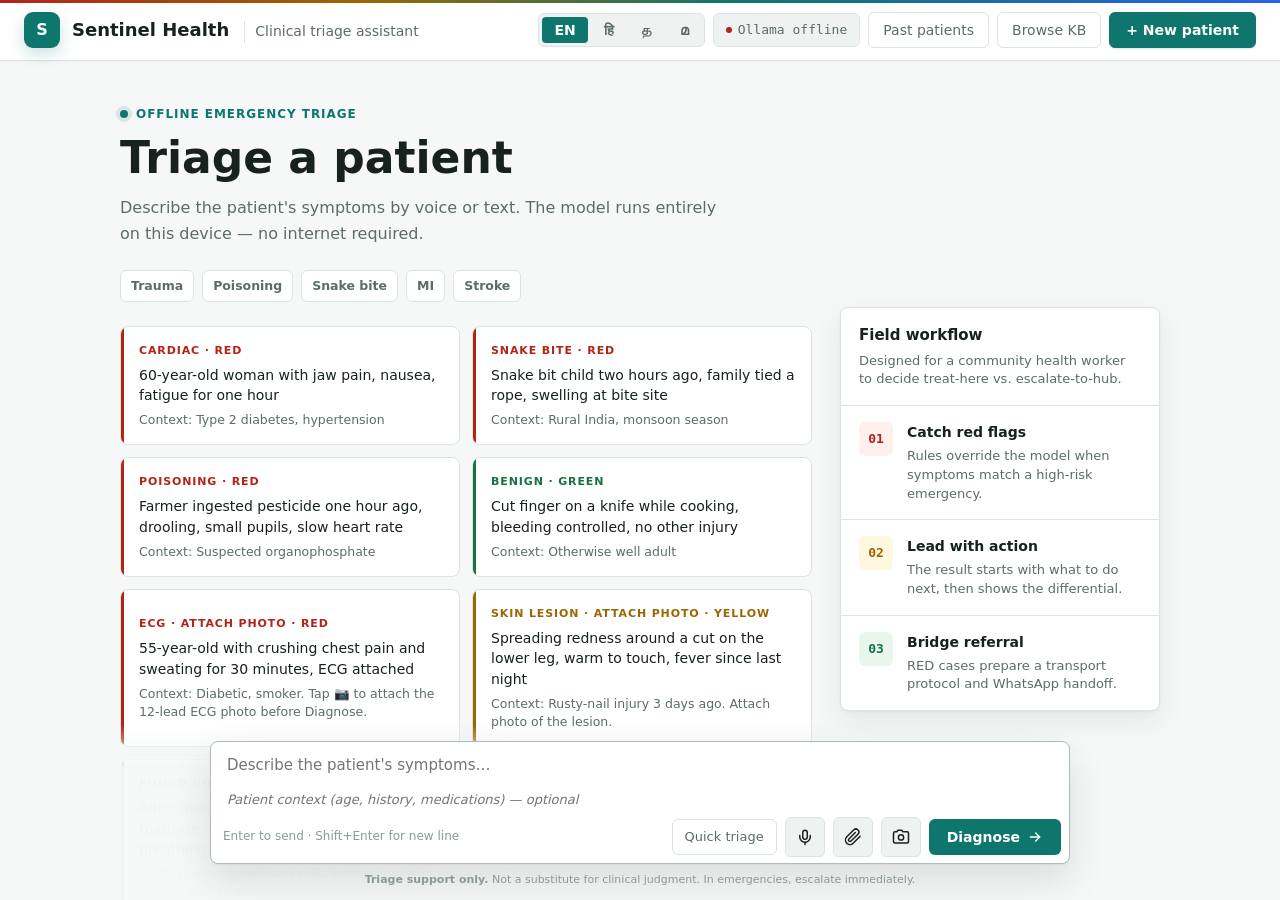
==== demo/index.html @ f4c1ac4e "harness: W3-F6 PHC group escalation — clipboard copy + clinical message format Per Hari's screenshot" ====
<!DOCTYPE html>
<html lang="en">
<head>
  <meta charset="UTF-8">
  <meta name="viewport" content="width=device-width, initial-scale=1.0">
  <title>Sentinel Health — Clinical Triage Assistant</title>
  <style>
    :root {
      --bg: #f6f8f7;
      --surface: #ffffff;
      --surface-2: #eef3f1;
      --surface-3: #e5ece9;
      --border: #dce4e1;
      --border-strong: #aebdb8;
      --text: #17211e;
      --text-muted: #5d6c67;
      --text-faint: #8c9a95;
      --accent: #0f766e;
      --accent-hover: #0b5f59;
      --blue: #2563eb;
      --blue-bg: #eaf1ff;
      --red: #b42318;
      --red-bg: #fff0ed;
      --yellow: #9a6700;
      --yellow-bg: #fff7df;
      --green: #167144;
      --green-bg: #e8f6ee;
      --shadow: 0 1px 2px rgba(21, 32, 29, 0.05), 0 10px 28px rgba(21, 32, 29, 0.08);
      --radius: 8px;
      --radius-sm: 6px;
      --font: system-ui, -apple-system, BlinkMacSystemFont, "Segoe UI", Roboto, "Helvetica Neue", Arial, sans-serif;
      --font-mono: ui-monospace, SFMono-Regular, "SF Mono", Menlo, Consolas, monospace;
    }

    * { margin: 0; padding: 0; box-sizing: border-box; }

    html, body {
      height: 100%;
      background: var(--bg);
      color: var(--text);
      font-family: var(--font);
      font-size: 16px;
      line-height: 1.55;
      -webkit-font-smoothing: antialiased;
    }

    body { display: flex; flex-direction: column; }

    /* === Header === */
    .header {
      flex: 0 0 auto;
      background: var(--surface);
      border-bottom: 1px solid var(--border);
      padding: 12px 24px;
      display: flex;
      align-items: center;
      justify-content: space-between;
      gap: 18px;
      position: sticky;
      top: 0;
      z-index: 10;
      box-shadow: 0 1px 0 rgba(0,0,0,0.02);
    }
    .header::before {
      content: '';
      position: absolute;
      top: 0; left: 0; right: 0;
      height: 3px;
      background: linear-gradient(90deg, var(--red) 0%, var(--yellow) 28%, var(--accent) 58%, var(--blue) 100%);
    }
    .header-left { display: flex; align-items: center; gap: 12px; }
    .logo {
      width: 36px; height: 36px;
      background: var(--accent);
      border-radius: 9px;
      display: flex; align-items: center; justify-content: center;
      color: white; font-weight: 700; font-size: 16px;
      box-shadow: 0 6px 16px rgba(15, 118, 110, 0.22);
      letter-spacing: 0;
    }
    .brand { font-weight: 700; font-size: 18px; letter-spacing: 0; }
    .brand-sub { color: var(--text-muted); font-size: 14px; margin-left: 10px; display: inline-block; padding-left: 10px; border-left: 1px solid var(--border); }

    .header-right { display: flex; gap: 8px; align-items: center; flex-wrap: wrap; justify-content: flex-end; }

    .lang-switch {
      display: inline-flex;
      gap: 4px;
      padding: 3px;
      background: var(--surface-2);
      border: 1px solid var(--border);
      border-radius: var(--radius-sm);
    }
    .lang-switch button {
      appearance: none;
      border: 0;
      background: transparent;
      color: var(--text-muted);
      font: inherit;
      font-size: 14px;
      font-weight: 600;
      padding: 6px 12px;
      border-radius: 4px;
      cursor: pointer;
      line-height: 1;
    }
    .lang-switch button.active {
      background: var(--accent);
      color: #fff;
    }
    .lang-switch button:not(.active):hover { color: var(--text); }
    .ollama-pill {
      font-family: var(--font-mono);
      font-size: 13px;
      color: var(--text-muted);
      background: var(--surface-2);
      padding: 6px 12px;
      border-radius: var(--radius-sm);
      border: 1px solid var(--border);
    }
    .ollama-pill .dot {
      display: inline-block;
      width: 6px; height: 6px;
      border-radius: 50%;
      background: var(--green);
      margin-right: 6px;
      vertical-align: middle;
    }
    .ollama-pill.offline .dot { background: var(--red); }

    .new-btn {
      background: var(--accent);
      color: white;
      border: 1px solid var(--accent);
      padding: 9px 16px;
      border-radius: var(--radius-sm);
      font-size: 14px;
      font-weight: 600;
      cursor: pointer;
      font-family: inherit;
      transition: background 0.15s, transform 0.1s;
      box-shadow: 0 1px 2px rgba(15, 118, 110, 0.16);
    }
    .new-btn:hover { background: var(--accent-hover); transform: translateY(-1px); }
    .new-btn:active { transform: translateY(0); }

    /* === Main conversation === */
    main {
      flex: 1 1 auto;
      overflow-y: auto;
      padding: 22px 24px 188px;
    }
    .container {
      max-width: 1040px;
      margin: 0 auto;
    }

    /* === Empty state === */
    .empty-state {
      text-align: left;
      padding: 18px 0 28px;
      min-height: calc(100vh - 245px);
      display: grid;
      grid-template-columns: minmax(0, 1fr) 320px;
      gap: 28px;
      align-items: center;
    }
    .empty-copy { min-width: 0; }
    .eyebrow {
      display: inline-flex;
      align-items: center;
      gap: 8px;
      color: var(--accent);
      font-size: 12px;
      font-weight: 800;
      text-transform: uppercase;
      letter-spacing: 0.08em;
      margin-bottom: 12px;
    }
    .eyebrow::before {
      content: '';
      width: 8px;
      height: 8px;
      border-radius: 50%;
      background: var(--accent);
      box-shadow: 0 0 0 4px rgba(15, 118, 110, 0.12);
    }
    .empty-state h1 {
      max-width: 680px;
      font-size: 44px;
      line-height: 1.04;
      font-weight: 750;
      letter-spacing: 0;
      margin-bottom: 14px;
      color: var(--text);
    }
    .empty-state p {
      color: var(--text-muted);
      max-width: 620px;
      margin: 0 0 24px;
      font-size: 16px;
      line-height: 1.6;
    }
    .scope-strip {
      display: flex;
      flex-wrap: wrap;
      gap: 8px;
      margin-bottom: 24px;
    }
    .scope-chip {
      display: inline-flex;
      align-items: center;
      min-height: 30px;
      padding: 5px 10px;
      background: var(--surface);
      border: 1px solid var(--border);
      border-radius: var(--radius-sm);
      color: var(--text-muted);
      font-size: 12.5px;
      font-weight: 650;
    }
    .examples {
      display: grid;
      grid-template-columns: repeat(2, 1fr);
      gap: 12px;
      margin-top: 0;
    }
    @media (max-width: 560px) {
      .examples { grid-template-columns: 1fr; }
    }
    .example {
      background: var(--surface);
      border: 1px solid var(--border);
      border-radius: var(--radius);
      padding: 15px 16px 15px 18px;
      text-align: left;
      cursor: pointer;
      font: inherit;
      color: var(--text);
      transition: transform 0.12s, border-color 0.15s, box-shadow 0.15s;
      position: relative;
      overflow: hidden;
    }
    .example::before {
      content: '';
      position: absolute;
      left: 0; top: 0; bottom: 0;
      width: 3px;
      background: var(--border-strong);
      transition: background 0.15s;
    }
    .example.ex-red::before { background: var(--red); }
    .example.ex-yellow::before { background: var(--yellow); }
    .example.ex-green::before { background: var(--green); }
    .example:hover {
      border-color: var(--border-strong);
      transform: translateY(-2px);
      box-shadow: 0 4px 14px rgba(0,0,0,0.05);
    }
    .example .label {
      font-size: 11px;
      font-weight: 700;
      text-transform: uppercase;
      letter-spacing: 0.08em;
      margin-bottom: 6px;
      color: var(--text-muted);
    }
    .example.ex-red .label { color: var(--red); }
    .example.ex-yellow .label { color: var(--yellow); }
    .example.ex-green .label { color: var(--green); }
    .example .text { font-size: 14px; line-height: 1.45; color: var(--text); }
    .example .text + .text { color: var(--text-muted); margin-top: 6px; font-size: 12.5px; }

    .field-panel {
      background: var(--surface);
      border: 1px solid var(--border);
      border-radius: var(--radius);
      box-shadow: var(--shadow);
      overflow: hidden;
    }
    .field-panel-head {
      padding: 16px 18px;
      border-bottom: 1px solid var(--border);
    }
    .field-panel-title {
      font-size: 15px;
      font-weight: 750;
      margin-bottom: 4px;
    }
    .field-panel-sub {
      font-size: 13px;
      color: var(--text-muted);
      line-height: 1.45;
    }
    .workflow {
      display: grid;
      grid-template-columns: 1fr;
    }
    .workflow-step {
      display: grid;
      grid-template-columns: 36px 1fr;
      gap: 12px;
      padding: 16px 18px;
      border-bottom: 1px solid var(--border);
      align-items: start;
    }
    .workflow-step:last-child { border-bottom: none; }
    .workflow-mark {
      width: 34px;
      height: 34px;
      border-radius: var(--radius-sm);
      display: flex;
      align-items: center;
      justify-content: center;
      background: var(--surface-2);
      color: var(--accent);
      font-weight: 800;
      font-size: 13px;
      font-family: var(--font-mono);
    }
    .workflow-step.red .workflow-mark { background: var(--red-bg); color: var(--red); }
    .workflow-step.yellow .workflow-mark { background: var(--yellow-bg); color: var(--yellow); }
    .workflow-step.green .workflow-mark { background: var(--green-bg); color: var(--green); }
    .workflow-title {
      font-weight: 700;
      font-size: 14px;
      margin-bottom: 3px;
    }
    .workflow-body {
      color: var(--text-muted);
      font-size: 13px;
      line-height: 1.45;
    }

    /* === Messages === */
    .msg {
      margin-bottom: 28px;
      animation: fadeIn 0.25s ease-out;
      max-width: 820px;
      margin-left: auto;
      margin-right: auto;
    }
    @keyframes fadeIn {
      from { opacity: 0; transform: translateY(6px); }
      to { opacity: 1; transform: translateY(0); }
    }

    .msg-user {
      display: flex;
      justify-content: flex-end;
    }
    .msg-user .bubble {
      background: #dfece8;
      border: 1px solid #c7dbd4;
      padding: 12px 15px;
      border-radius: var(--radius);
      max-width: 80%;
      white-space: pre-wrap;
      word-wrap: break-word;
    }
    .msg-user .context {
      display: block;
      margin-top: 6px;
      color: var(--text-muted);
      font-size: 13px;
      font-style: italic;
    }

    .msg-bot { width: 100%; }

    /* === Triage card === */
    .triage-card {
      background: var(--surface);
      border-radius: var(--radius);
      border: 1px solid var(--border);
      box-shadow: var(--shadow);
      overflow: hidden;
    }
    .triage-banner {
      padding: 16px 20px;
      font-weight: 750;
      font-size: 15px;
      display: flex;
      align-items: center;
      gap: 10px;
      letter-spacing: 0;
      border-bottom: 1px solid rgba(0,0,0,0.04);
    }
    .triage-banner.red    { background: var(--red-bg);    color: var(--red); }
    .triage-banner.yellow { background: var(--yellow-bg); color: var(--yellow); }
    .triage-banner.green  { background: var(--green-bg);  color: var(--green); }
    .triage-banner .icon {
      width: 28px;
      height: 28px;
      border-radius: var(--radius-sm);
      display: inline-flex;
      align-items: center;
      justify-content: center;
      background: rgba(255,255,255,0.72);
      font-size: 15px;
      flex: 0 0 auto;
    }

    .action-section {
      padding: 18px 20px;
      border-bottom: 1px solid var(--border);
    }
    .action-section .label {
      font-size: 11px;
      text-transform: uppercase;
      letter-spacing: 0.06em;
      color: var(--text-muted);
      margin-bottom: 6px;
      font-weight: 600;
    }
    .action-section .body {
      font-size: 15.5px;
      line-height: 1.5;
      font-weight: 550;
    }
    .action-section.transport .body { color: var(--text); }
    .action-section.transport .label { color: var(--accent); }

    .folk-error-banner {
      margin: 16px 20px 0;
      padding: 14px 16px;
      background: var(--yellow-bg);
      border: 1px solid var(--yellow);
      border-left: 4px solid var(--yellow);
      border-radius: var(--radius-sm);
      color: var(--yellow);
    }
    .folk-error-banner .label {
      font-size: 11px;
      font-weight: 700;
      text-transform: uppercase;
      letter-spacing: 0.06em;
      margin-bottom: 4px;
    }
    .folk-error-banner .body {
      font-size: 14px;
      line-height: 1.5;
      color: var(--text);
      font-weight: 600;
    }

    .wa-escalate {
      margin: 16px 20px 0;
      padding: 14px 16px;
      background: #e7f7ee;
      border: 1px solid #25d366;
      border-left: 4px solid #25d366;
      border-radius: var(--radius-sm);
    }
    .wa-escalate .label {
      font-size: 11px;
      font-weight: 700;
      text-transform: uppercase;
      letter-spacing: 0.06em;
      color: #128c4a;
      margin-bottom: 8px;
    }
    .wa-escalate .recipient {
      font-size: 13px;
      color: var(--text);
      margin-bottom: 10px;
    }
    .wa-escalate details {
      margin-bottom: 10px;
      font-size: 13px;
    }
    .wa-escalate details summary {
      cursor: pointer;
      color: #128c4a;
      font-weight: 600;
    }
    .wa-escalate pre.wa-preview {
      margin: 8px 0 0;
      padding: 10px 12px;
      background: #fff;
      border: 1px solid var(--border);
      border-radius: var(--radius-sm);
      font-family: var(--font-mono);
      font-size: 12px;
      line-height: 1.5;
      white-space: pre-wrap;
      word-break: break-word;
      max-height: 280px;
      overflow-y: auto;
    }
    .wa-actions {
      display: flex;
      flex-wrap: wrap;
      gap: 8px;
      align-items: center;
    }
    a.wa-send-btn {
      display: inline-flex;
      align-items: center;
      gap: 8px;
      padding: 10px 16px;
      background: #25d366;
      color: #fff;
      font-weight: 600;
      font-size: 14px;
      text-decoration: none;
      border-radius: var(--radius-sm);
    }
    a.wa-send-btn:hover { background: #128c4a; }
    button.wa-copy-btn {
      display: inline-flex;
      align-items: center;
      gap: 8px;
      padding: 10px 16px;
      background: #fff;
      color: #128c4a;
      font-weight: 600;
      font-size: 14px;
      font-family: inherit;
      border: 1px solid #25d366;
      border-radius: var(--radius-sm);
      cursor: pointer;
      transition: background 0.15s, color 0.15s;
    }
    button.wa-copy-btn:hover { background: #e7f7ee; }
    button.wa-copy-btn.copied { background: #25d366; color: #fff; }
    .wa-copy-icon { font-size: 16px; line-height: 1; }

    .differentials {
      padding: 18px 20px 10px;
    }
    .differentials > .label {
      font-size: 11px;
      text-transform: uppercase;
      letter-spacing: 0.06em;
      color: var(--text-muted);
      margin-bottom: 12px;
      font-weight: 600;
    }
    .diff-item {
      padding: 13px 0;
      border-top: 1px solid var(--border);
    }
    .diff-item:first-of-type { border-top: none; padding-top: 0; }
    .diff-head {
      display: flex;
      justify-content: space-between;
      align-items: baseline;
      gap: 12px;
      margin-bottom: 4px;
    }
    .diff-name { font-weight: 720; font-size: 15px; }
    .diff-conf {
      font-family: var(--font-mono);
      font-size: 12px;
      color: var(--accent);
      background: rgba(15, 118, 110, 0.1);
      padding: 3px 7px;
      border-radius: var(--radius-sm);
      flex: 0 0 auto;
    }
    .diff-reason { color: var(--text-muted); font-size: 14px; margin-bottom: 6px; }
    .diff-meta { display: flex; gap: 14px; flex-wrap: wrap; font-size: 13px; color: var(--text-muted); }
    .diff-meta strong { color: var(--text); font-weight: 500; }

    .session-footer {
      padding: 12px 20px;
      background: #f8faf9;
      font-size: 12px;
      color: var(--text-muted);
      display: flex;
      justify-content: space-between;
      gap: 8px;
      flex-wrap: wrap;
    }
    .session-footer .meta-mono { font-family: var(--font-mono); }

    /* === Loading === */
    .thinking {
      display: flex;
      align-items: center;
      gap: 10px;
      color: var(--text-muted);
      font-size: 14px;
      padding: 12px 0;
    }
    .thinking-dots { display: flex; gap: 4px; }
    .thinking-dots span {
      width: 6px; height: 6px;
      border-radius: 50%;
      background: var(--text-faint);
      animation: bounce 1.4s ease-in-out infinite;
    }
    .thinking-dots span:nth-child(2) { animation-delay: 0.16s; }
    .thinking-dots span:nth-child(3) { animation-delay: 0.32s; }
    @keyframes bounce {
      0%, 80%, 100% { transform: scale(0.6); opacity: 0.4; }
      40% { transform: scale(1); opacity: 1; }
    }

    .error-msg {
      background: var(--red-bg);
      color: var(--red);
      border: 1px solid var(--red);
      padding: 12px 16px;
      border-radius: var(--radius-sm);
      font-size: 14px;
    }

    /* === Input bar === */
    .input-area {
      position: fixed;
      bottom: 0; left: 0; right: 0;
      background: linear-gradient(to top, rgba(246,248,247,0.98) 76%, rgba(246,248,247,0));
      padding: 16px 24px 12px;
      z-index: 5;
    }
    .input-wrap {
      max-width: 860px;
      margin: 0 auto;
    }
    .input-box {
      background: var(--surface);
      border: 1px solid var(--border-strong);
      border-radius: var(--radius);
      box-shadow: 0 1px 2px rgba(21, 32, 29, 0.06), 0 16px 38px rgba(21, 32, 29, 0.12);
      transition: border-color 0.15s, box-shadow 0.15s;
    }
    .input-box:focus-within {
      border-color: var(--accent);
      box-shadow: 0 1px 2px rgba(21, 32, 29, 0.06), 0 16px 38px rgba(15, 118, 110, 0.15);
    }
    .input-box textarea {
      width: 100%;
      border: none;
      outline: none;
      resize: none;
      font-family: inherit;
      font-size: 15px;
      line-height: 1.5;
      padding: 12px 16px 2px;
      background: transparent;
      color: var(--text);
      max-height: 160px;
      min-height: 24px;
    }
    .input-box .context-input {
      width: 100%;
      border: none;
      outline: none;
      font-family: inherit;
      font-size: 13px;
      padding: 0 16px 6px;
      background: transparent;
      color: var(--text-muted);
      font-style: italic;
    }
    .input-row {
      display: flex;
      align-items: center;
      gap: 8px;
      padding: 4px 8px 6px 12px;
    }
    .input-hint { flex: 1; font-size: 12px; color: var(--text-faint); }

    .image-preview {
      display: flex;
      align-items: center;
      gap: 10px;
      margin-top: 8px;
      padding: 6px 8px;
      background: var(--surface-2);
      border: 1px solid var(--border);
      border-radius: var(--radius-sm);
    }
    .image-preview img {
      width: 56px;
      height: 56px;
      object-fit: cover;
      border-radius: 4px;
      border: 1px solid var(--border);
    }
    .image-meta { font-size: 12px; color: var(--text-muted); flex: 1; }
    .image-remove {
      appearance: none;
      border: 0;
      background: transparent;
      color: var(--text-muted);
      font-size: 20px;
      line-height: 1;
      cursor: pointer;
      padding: 4px 8px;
    }
    .image-remove:hover { color: var(--text); }

    .cam-overlay {
      position: fixed;
      inset: 0;
      background: rgba(0,0,0,0.85);
      z-index: 1000;
      display: flex;
      flex-direction: column;
      align-items: center;
      justify-content: center;
      gap: 12px;
      padding: 16px;
    }
    .cam-overlay video { max-width: 90vw; max-height: 70vh; border-radius: 8px; background: #000; }
    .cam-actions { display: flex; gap: 12px; }
    .cam-btn {
      appearance: none;
      border: 0;
      padding: 10px 20px;
      border-radius: var(--radius-sm);
      font-weight: 600;
      cursor: pointer;
    }
    .cam-btn.primary { background: var(--accent); color: #fff; }
    .cam-btn.secondary { background: var(--surface-2); color: var(--text); }
    .icon-btn {
      width: 40px; height: 40px;
      background: var(--surface-2);
      border: 1px solid var(--border);
      border-radius: var(--radius-sm);
      display: flex; align-items: center; justify-content: center;
      cursor: pointer;
      color: var(--text);
      transition: all 0.15s;
      font-family: inherit;
      font-size: 15px;
      font-weight: 700;
      line-height: 1;
      box-shadow: 0 1px 0 rgba(0,0,0,0.02);
    }
    .icon-btn svg {
      width: 18px;
      height: 18px;
      stroke: currentColor;
      stroke-width: 2;
      fill: none;
      stroke-linecap: round;
      stroke-linejoin: round;
    }
    .icon-btn:hover {
      background: #fff;
      border-color: var(--border-strong, #aaa);
      transform: translateY(-1px);
      box-shadow: 0 2px 6px rgba(0,0,0,0.06);
    }
    .icon-btn:active { transform: translateY(0); }
    .icon-btn.recording { background: var(--red); color: white; border-color: var(--red); animation: pulse 1.2s infinite; }
    .icon-btn.armed {
      background: #e7f7ee;
      border-color: #25d366;
      color: #128c4a;
    }
    @keyframes pulse {
      0%, 100% { box-shadow: 0 0 0 0 rgba(192,57,43,0.4); }
      50% { box-shadow: 0 0 0 6px rgba(192,57,43,0); }
    }
    .send-btn {
      background: var(--accent);
      color: white;
      border: none;
      padding: 8px 18px;
      border-radius: var(--radius-sm);
      font-size: 14px;
      font-weight: 700;
      cursor: pointer;
      font-family: inherit;
      height: 36px;
      transition: background 0.15s;
      display: inline-flex;
      align-items: center;
      justify-content: center;
      gap: 7px;
    }
    .send-btn svg {
      width: 16px;
      height: 16px;
      stroke: currentColor;
      stroke-width: 2;
      fill: none;
      stroke-linecap: round;
      stroke-linejoin: round;
    }
    .send-btn:hover:not(:disabled) { background: var(--accent-hover); }
    .send-btn:disabled { background: var(--border-strong); cursor: not-allowed; }

    .triage-quick-btn {
      background: transparent;
      color: var(--text-muted);
      border: 1px solid var(--border);
      padding: 8px 12px;
      border-radius: var(--radius-sm);
      font-size: 13px;
      cursor: pointer;
      font-family: inherit;
      height: 36px;
      transition: all 0.15s;
    }
    .triage-quick-btn:hover { background: var(--surface-2); color: var(--text); }

    /* === Clarifying questions === */
    .clarify-card {
      background: var(--surface);
      border: 1px solid var(--border);
      border-radius: var(--radius);
      box-shadow: var(--shadow);
      padding: 16px 20px;
    }
    .clarify-card .label {
      font-size: 11px;
      text-transform: uppercase;
      letter-spacing: 0.06em;
      color: var(--text-muted);
      margin-bottom: 12px;
      font-weight: 600;
    }
    .clarify-q { padding: 10px 0; border-top: 1px solid var(--border); }
    .clarify-q:first-of-type { border-top: none; padding-top: 0; }
    .clarify-q-text { font-size: 14px; font-weight: 500; margin-bottom: 4px; }
    .clarify-q-rationale { font-size: 13px; color: var(--text-muted); margin-bottom: 8px; }
    .clarify-btns { display: flex; gap: 6px; flex-wrap: wrap; }
    .clarify-btn {
      background: var(--surface);
      color: var(--text);
      border: 1px solid var(--border-strong);
      padding: 6px 14px;
      border-radius: var(--radius-sm);
      font-size: 13px;
      cursor: pointer;
      font-family: inherit;
      transition: all 0.15s;
    }
    .clarify-btn:hover:not(:disabled) { background: var(--surface-2); border-color: var(--accent); }
    .clarify-btn:disabled { opacity: 0.5; cursor: not-allowed; }

    .disclaimer {
      max-width: 760px;
      margin: 8px auto 0;
      text-align: center;
      font-size: 11px;
      color: var(--text-faint);
      padding: 0 12px;
      line-height: 1.5;
    }

    /* === KB browser modal === */
    .kb-link {
      background: transparent;
      color: var(--text-muted);
      border: 1px solid var(--border);
      padding: 9px 14px;
      border-radius: var(--radius-sm);
      font-size: 14px;
      cursor: pointer;
      font-family: inherit;
      transition: all 0.15s;
    }
    .kb-link:hover { background: var(--surface-2); color: var(--text); border-color: var(--border-strong); }

    .kb-modal {
      position: fixed;
      inset: 0;
      background: rgba(26, 24, 21, 0.45);
      display: none;
      align-items: center;
      justify-content: center;
      z-index: 100;
      padding: 24px;
    }
    .kb-modal.open { display: flex; }
    .kb-dialog {
      background: var(--surface);
      border: 1px solid var(--border);
      border-radius: var(--radius);
      box-shadow: 0 12px 48px rgba(0,0,0,0.18);
      width: 100%;
      max-width: 720px;
      max-height: 84vh;
      display: flex;
      flex-direction: column;
      overflow: hidden;
    }
    .kb-head {
      display: flex;
      align-items: center;
      justify-content: space-between;
      gap: 12px;
      padding: 16px 20px;
      border-bottom: 1px solid var(--border);
    }
    .kb-head h2 { font-size: 16px; font-weight: 600; letter-spacing: 0; }
    .kb-head .kb-back {
      background: transparent;
      border: 1px solid var(--border);
      color: var(--text-muted);
      padding: 4px 10px;
      border-radius: var(--radius-sm);
      font: inherit;
      font-size: 12px;
      cursor: pointer;
    }
    .kb-head .kb-back:hover { background: var(--surface-2); color: var(--text); }
    .kb-close {
      background: transparent;
      border: none;
      color: var(--text-muted);
      font-size: 22px;
      line-height: 1;
      cursor: pointer;
      padding: 4px 8px;
    }
    .kb-close:hover { color: var(--text); }
    .kb-body {
      flex: 1 1 auto;
      overflow-y: auto;
      padding: 16px 20px 20px;
    }
    .kb-cat {
      font-size: 11px;
      text-transform: uppercase;
      letter-spacing: 0.06em;
      color: var(--text-muted);
      font-weight: 600;
      margin: 18px 0 8px;
    }
    .kb-cat:first-child { margin-top: 0; }
    .kb-item {
      display: flex;
      justify-content: space-between;
      align-items: center;
      gap: 12px;
      width: 100%;
      text-align: left;
      background: var(--surface);
      border: 1px solid var(--border);
      border-radius: var(--radius-sm);
      padding: 10px 14px;
      margin-bottom: 6px;
      cursor: pointer;
      font: inherit;
      color: var(--text);
      transition: border-color 0.15s, background 0.15s;
    }
    .kb-item:hover { border-color: var(--border-strong); background: var(--surface-2); }
    .kb-item .kb-name { font-weight: 500; font-size: 14px; }
    .kb-item .kb-urgency {
      font-family: var(--font-mono);
      font-size: 11px;
      padding: 2px 8px;
      border-radius: 999px;
      background: var(--surface-2);
      color: var(--text-muted);
      flex: 0 0 auto;
    }
    .kb-item .kb-urgency.immediate { background: var(--red-bg); color: var(--red); }
    .kb-item .kb-urgency.urgent { background: var(--yellow-bg); color: var(--yellow); }
    .kb-item .kb-urgency.routine { background: var(--green-bg); color: var(--green); }

    .kb-detail h3 {
      font-size: 18px;
      font-weight: 600;
      letter-spacing: 0;
      margin-bottom: 4px;
    }
    .kb-detail .kb-detail-sub {
      color: var(--text-muted);
      font-size: 13px;
      margin-bottom: 16px;
    }
    .kb-detail .kb-section {
      margin-bottom: 14px;
    }
    .kb-detail .kb-section .label {
      font-size: 11px;
      text-transform: uppercase;
      letter-spacing: 0.06em;
      color: var(--text-muted);
      font-weight: 600;
      margin-bottom: 4px;
    }
    .kb-detail .kb-section .body { font-size: 14px; line-height: 1.55; }
    .kb-detail .kb-section.transport .label { color: var(--accent); }
    .kb-detail .kb-folk {
      background: var(--yellow-bg);
      border: 1px solid var(--yellow);
      border-left: 4px solid var(--yellow);
      border-radius: var(--radius-sm);
      padding: 12px 14px;
      margin-bottom: 14px;
    }
    .kb-detail .kb-folk .label { color: var(--yellow); font-weight: 700; }
    .kb-detail .kb-folk .body { color: var(--text); font-weight: 600; }
    .kb-detail .kb-chips {
      display: flex;
      flex-wrap: wrap;
      gap: 6px;
    }
    .kb-detail .kb-chip {
      background: var(--surface-2);
      border: 1px solid var(--border);
      color: var(--text-muted);
      font-size: 12px;
      padding: 3px 9px;
      border-radius: 999px;
    }
    .kb-empty {
      color: var(--text-muted);
      font-size: 14px;
      text-align: center;
      padding: 32px 0;
    }

    @media (max-width: 600px) {
      .header { padding: 12px 16px; align-items: flex-start; }
      .header-left { min-width: 0; }
      .brand-sub { display: none; }
      .header-right { gap: 6px; }
      .kb-link { display: none; }
      .ollama-pill { display: none; }
      main { padding: 18px 16px 230px; }
      .input-area { padding: 16px; }
      .empty-state {
        grid-template-columns: 1fr;
        align-items: start;
        min-height: auto;
      }
      .field-panel { display: none; }
      .empty-state h1 { font-size: 34px; }
      .msg-user .bubble { max-width: 92%; }
      .input-row { flex-wrap: wrap; }
      .input-hint { flex-basis: 100%; order: 2; }
      .send-btn, .triage-quick-btn { flex: 1 1 auto; }
    }
  </style>
</head>
<body>

<header class="header">
  <div class="header-left">
    <div class="logo">S</div>
    <div>
      <span class="brand">Sentinel Health</span>
      <span class="brand-sub">Clinical triage assistant</span>
    </div>
  </div>
  <div class="header-right">
    <div id="langSwitch" class="lang-switch" role="tablist" aria-label="Interface language">
      <button type="button" data-lang="en" class="active" title="English">EN</button>
      <button type="button" data-lang="hi" title="हिंदी">हि</button>
      <button type="button" data-lang="ta" title="தமிழ்">த</button>
      <button type="button" data-lang="ml" title="മലയാളം">മ</button>
    </div>
    <span id="ollamaPill" class="ollama-pill"><span class="dot"></span><span id="ollamaText">checking…</span></span>
    <button class="kb-link" onclick="openPastPatients()" data-i18n="past_patients">Past patients</button>
    <button class="kb-link" onclick="openKb()" data-i18n="browse_kb">Browse KB</button>
    <button class="new-btn" onclick="newPatient()" data-i18n="new_patient">+ New patient</button>
  </div>
</header>

<div id="pastModal" class="kb-modal" onclick="if(event.target===this)closePastPatients()">
  <div class="kb-dialog" role="dialog" aria-modal="true" aria-labelledby="pastTitle">
    <div class="kb-head">
      <h2 id="pastTitle">Past patients</h2>
      <button class="kb-close" onclick="closePastPatients()" aria-label="Close">×</button>
    </div>
    <div id="pastBody" class="kb-body"></div>
  </div>
</div>

<div id="kbModal" class="kb-modal" onclick="if(event.target===this)closeKb()">
  <div class="kb-dialog" role="dialog" aria-modal="true" aria-labelledby="kbTitle">
    <div class="kb-head">
      <div style="display:flex; align-items:center; gap:10px;">
        <button id="kbBack" class="kb-back" style="display:none" onclick="renderKbList()">← All conditions</button>
        <h2 id="kbTitle">Knowledge base</h2>
      </div>
      <button class="kb-close" onclick="closeKb()" aria-label="Close">×</button>
    </div>
    <div id="kbBody" class="kb-body"></div>
  </div>
</div>

<main id="main">
  <div class="container" id="conversation">
    <div class="empty-state" id="emptyState">
      <section class="empty-copy" aria-labelledby="emptyTitle">
        <div class="eyebrow">Offline emergency triage</div>
        <h1 id="emptyTitle" data-i18n="empty_title">Triage a patient</h1>
        <p data-i18n="empty_subtitle">Describe the patient's symptoms by voice or text. The model runs entirely on this device — no internet required.</p>
        <div class="scope-strip" aria-label="Supported emergency scope">
          <span class="scope-chip">Trauma</span>
          <span class="scope-chip">Poisoning</span>
          <span class="scope-chip">Snake bite</span>
          <span class="scope-chip">MI</span>
          <span class="scope-chip">Stroke</span>
        </div>
        <div class="examples">
          <button class="example ex-red" onclick="useExample(this)">
            <div class="label">Cardiac · RED</div>
            <div class="text">60-year-old woman with jaw pain, nausea, fatigue for one hour</div>
            <div class="text">Context: Type 2 diabetes, hypertension</div>
          </button>
          <button class="example ex-red" onclick="useExample(this)">
            <div class="label">Snake bite · RED</div>
            <div class="text">Snake bit child two hours ago, family tied a rope, swelling at bite site</div>
            <div class="text">Context: Rural India, monsoon season</div>
          </button>
          <button class="example ex-red" onclick="useExample(this)">
            <div class="label">Poisoning · RED</div>
            <div class="text">Farmer ingested pesticide one hour ago, drooling, small pupils, slow heart rate</div>
            <div class="text">Context: Suspected organophosphate</div>
          </button>
          <button class="example ex-green" onclick="useExample(this)">
            <div class="label">Benign · GREEN</div>
            <div class="text">Cut finger on a knife while cooking, bleeding controlled, no other injury</div>
            <div class="text">Context: Otherwise well adult</div>
          </button>
          <button class="example ex-red" onclick="useExample(this)">
            <div class="label">ECG · attach photo · RED</div>
            <div class="text">55-year-old with crushing chest pain and sweating for 30 minutes, ECG attached</div>
            <div class="text">Context: Diabetic, smoker. Tap 📷 to attach the 12-lead ECG photo before Diagnose.</div>
          </button>
          <button class="example ex-yellow" onclick="useExample(this)">
            <div class="label">Skin lesion · attach photo · YELLOW</div>
            <div class="text">Spreading redness around a cut on the lower leg, warm to touch, fever since last night</div>
            <div class="text">Context: Rusty-nail injury 3 days ago. Attach photo of the lesion.</div>
          </button>
          <button class="example ex-red" onclick="useExample(this)">
            <div class="label">Found unconscious · no history · RED</div>
            <div class="text">Adult man found unconscious by the roadside, no witness, no history available, breathing</div>
            <div class="text">Context: Photograph any pills, bottles, or visible injuries and attach.</div>
          </button>
        </div>
      </section>
      <aside class="field-panel" aria-label="Triage workflow">
        <div class="field-panel-head">
          <div class="field-panel-title">Field workflow</div>
          <div class="field-panel-sub">Designed for a community health worker to decide treat-here vs. escalate-to-hub.</div>
        </div>
        <div class="workflow">
          <div class="workflow-step red">
            <div class="workflow-mark">01</div>
            <div>
              <div class="workflow-title">Catch red flags</div>
              <div class="workflow-body">Rules override the model when symptoms match a high-risk emergency.</div>
            </div>
          </div>
          <div class="workflow-step yellow">
            <div class="workflow-mark">02</div>
            <div>
              <div class="workflow-title">Lead with action</div>
              <div class="workflow-body">The result starts with what to do next, then shows the differential.</div>
            </div>
          </div>
          <div class="workflow-step green">
            <div class="workflow-mark">03</div>
            <div>
              <div class="workflow-title">Bridge referral</div>
              <div class="workflow-body">RED cases prepare a transport protocol and WhatsApp handoff.</div>
            </div>
          </div>
        </div>
      </aside>
    </div>
  </div>
</main>

<div class="input-area">
  <div class="input-wrap">
    <div class="input-box">
      <textarea id="symptoms" data-i18n-attr="placeholder:symptoms_placeholder" placeholder="Describe the patient's symptoms…" rows="1"></textarea>
      <input id="context" type="text" class="context-input" data-i18n-attr="placeholder:context_placeholder" placeholder="Patient context (age, history, medications) — optional" />
      <div class="input-row">
        <span class="input-hint" id="inputHint" data-i18n="input_hint">Enter to send · Shift+Enter for new line</span>
        <button id="quickBtn" class="triage-quick-btn" onclick="quickTriage()" title="Rules-only triage (no LLM)" data-i18n="quick_triage">Quick triage</button>
        <button id="micBtn" class="icon-btn" onclick="toggleMic()" title="Voice input" aria-label="Voice input">
          <svg viewBox="0 0 24 24" aria-hidden="true"><path d="M12 3a3 3 0 0 0-3 3v6a3 3 0 0 0 6 0V6a3 3 0 0 0-3-3Z"></path><path d="M19 10v2a7 7 0 0 1-14 0v-2"></path><path d="M12 19v3"></path></svg>
        </button>
        <button id="attachBtn" class="icon-btn" onclick="fileInput?.click()" title="Attach photo from gallery or files" aria-label="Attach photo from gallery or files">
          <svg viewBox="0 0 24 24" aria-hidden="true"><path d="m21.44 11.05-9.19 9.19a6 6 0 0 1-8.49-8.49l9.19-9.19a4 4 0 0 1 5.66 5.66l-9.2 9.19a2 2 0 0 1-2.83-2.83l8.49-8.48"></path></svg>
        </button>
        <button id="camBtn" class="icon-btn" onclick="openCameraOverlay()" title="Take photo with camera" aria-label="Take photo with camera">
          <svg viewBox="0 0 24 24" aria-hidden="true"><path d="M14.5 5 13 3H8L6.5 5H4a2 2 0 0 0-2 2v11a2 2 0 0 0 2 2h16a2 2 0 0 0 2-2V7a2 2 0 0 0-2-2h-5.5Z"></path><circle cx="12" cy="12.5" r="3.5"></circle></svg>
        </button>
        <input id="fileInput" type="file" accept="image/*" style="display:none" />
        <button id="sendBtn" class="send-btn" onclick="sendDiagnose()">
          <span data-i18n="diagnose">Diagnose</span>
          <svg viewBox="0 0 24 24" aria-hidden="true"><path d="M5 12h14"></path><path d="m13 6 6 6-6 6"></path></svg>
        </button>
      </div>
      <div id="imagePreview" class="image-preview" style="display:none">
        <img id="imageThumb" alt="attached" />
        <span id="imageMeta" class="image-meta"></span>
        <button type="button" class="image-remove" onclick="clearImage()" aria-label="Remove image">×</button>
      </div>
    </div>
    <p class="disclaimer">
      <strong>Triage support only.</strong> Not a substitute for clinical judgment.
      In emergencies, escalate immediately.
    </p>
  </div>
</div>

<script>
  // ─── i18n ─────────────────────────────────────────────────────────────
  const SPEECH_LANG = { en: 'en-IN', hi: 'hi-IN', ta: 'ta-IN', ml: 'ml-IN' };
  const I18N = {
    en: {
      past_patients: 'Past patients', browse_kb: 'Browse KB', new_patient: '+ New patient',
      empty_title: 'Triage a patient',
      empty_subtitle: "Describe the patient's symptoms by voice or text. The model runs entirely on this device — no internet required.",
      symptoms_placeholder: "Describe the patient's symptoms…",
      context_placeholder: 'Patient context (age, history, medications) — optional',
      input_hint: 'Enter to send · Shift+Enter for new line',
      quick_triage: 'Quick triage', diagnose: 'Diagnose',
    },
    hi: {
      past_patients: 'पुराने मरीज़', browse_kb: 'KB देखें', new_patient: '+ नया मरीज़',
      empty_title: 'मरीज़ की जाँच करें',
      empty_subtitle: 'मरीज़ के लक्षण आवाज़ या लिखकर बताएं। मॉडल इसी डिवाइस पर चलता है — इंटरनेट की ज़रूरत नहीं।',
      symptoms_placeholder: 'मरीज़ के लक्षण लिखें…',
      context_placeholder: 'मरीज़ की जानकारी (उम्र, इतिहास, दवाइयाँ) — वैकल्पिक',
      input_hint: 'Enter दबाएं · नई लाइन के लिए Shift+Enter',
      quick_triage: 'त्वरित ट्राइएज', diagnose: 'जाँच करें',
    },
    ta: {
      past_patients: 'பழைய நோயாளிகள்', browse_kb: 'KB பார்', new_patient: '+ புதிய நோயாளி',
      empty_title: 'நோயாளியை மதிப்பீடு செய்க',
      empty_subtitle: 'நோயாளியின் அறிகுறிகளைக் குரல் வழியாகவோ அல்லது தட்டச்சு செய்தோ விவரிக்கவும். மாதிரி இந்தச் சாதனத்தில் மட்டுமே இயங்குகிறது — இணையம் தேவையில்லை.',
      symptoms_placeholder: 'நோயாளியின் அறிகுறிகளை விவரிக்கவும்…',
      context_placeholder: 'நோயாளி தகவல் (வயது, வரலாறு, மருந்துகள்) — விருப்பத்திற்குரியது',
      input_hint: 'Enter அழுத்தவும் · புதிய வரிக்கு Shift+Enter',
      quick_triage: 'விரைவு மதிப்பீடு', diagnose: 'மதிப்பீடு',
    },
    ml: {
      past_patients: 'പഴയ രോഗികൾ', browse_kb: 'KB കാണുക', new_patient: '+ പുതിയ രോഗി',
      empty_title: 'രോഗിയെ വിലയിരുത്തുക',
      empty_subtitle: 'രോഗിയുടെ ലക്ഷണങ്ങൾ ശബ്ദമായോ ടൈപ്പ് ചെയ്തോ വിവരിക്കുക. മോഡൽ ഈ ഉപകരണത്തിൽ മാത്രമേ പ്രവർത്തിക്കൂ — ഇന്റർനെറ്റ് ആവശ്യമില്ല.',
      symptoms_placeholder: 'രോഗിയുടെ ലക്ഷണങ്ങൾ വിവരിക്കുക…',
      context_placeholder: 'രോഗിയുടെ വിവരം (പ്രായം, ചരിത്രം, മരുന്നുകൾ) — ഐച്ഛികം',
      input_hint: 'Enter അമർത്തുക · പുതിയ വരിക്ക് Shift+Enter',
      quick_triage: 'വേഗ വിലയിരുത്തൽ', diagnose: 'വിലയിരുത്തുക',
    },
  };
  let currentLang = (typeof localStorage !== 'undefined' && localStorage.getItem('sentinel_lang')) || 'en';
  if (!I18N[currentLang]) currentLang = 'en';

  function applyI18n(lang) {
    const dict = I18N[lang] || I18N.en;
    document.querySelectorAll('[data-i18n]').forEach(el => {
      const key = el.getAttribute('data-i18n');
      if (dict[key] !== undefined) el.textContent = dict[key];
    });
    document.querySelectorAll('[data-i18n-attr]').forEach(el => {
      el.getAttribute('data-i18n-attr').split(',').forEach(pair => {
        const [attr, key] = pair.trim().split(':');
        if (attr && key && dict[key] !== undefined) el.setAttribute(attr, dict[key]);
      });
    });
    document.documentElement.setAttribute('lang', lang);
    document.querySelectorAll('#langSwitch button').forEach(b => {
      b.classList.toggle('active', b.dataset.lang === lang);
    });
  }

  function setLanguage(lang) {
    if (!I18N[lang]) lang = 'en';
    currentLang = lang;
    try { localStorage.setItem('sentinel_lang', lang); } catch {}
    applyI18n(lang);
    if (typeof recognition !== 'undefined' && recognition) {
      recognition.lang = SPEECH_LANG[lang] || 'en-IN';
    }
  }

  document.getElementById('langSwitch').addEventListener('click', (e) => {
    const btn = e.target.closest('button[data-lang]');
    if (btn) setLanguage(btn.dataset.lang);
  });
  applyI18n(currentLang);
  // ─── end i18n ─────────────────────────────────────────────────────────

  const conversation = document.getElementById('conversation');
  const emptyState = document.getElementById('emptyState');
  const symptomsInput = document.getElementById('symptoms');
  const contextInput = document.getElementById('context');
  const sendBtn = document.getElementById('sendBtn');
  const quickBtn = document.getElementById('quickBtn');
  const micBtn = document.getElementById('micBtn');
  const inputHint = document.getElementById('inputHint');

  // --- Auto-grow textarea ---
  symptomsInput.addEventListener('input', () => {
    symptomsInput.style.height = 'auto';
    symptomsInput.style.height = Math.min(symptomsInput.scrollHeight, 200) + 'px';
  });

  // --- Enter to send, Shift+Enter for newline ---
  symptomsInput.addEventListener('keydown', (e) => {
    if (e.key === 'Enter' && !e.shiftKey) {
      e.preventDefault();
      sendDiagnose();
    }
  });

  // --- Health pill ---
  async function checkHealth() {
    const pill = document.getElementById('ollamaPill');
    const txt = document.getElementById('ollamaText');
    try {
      const r = await fetch('/health');
      if (r.ok) {
        const d = await r.json();
        pill.classList.remove('offline');
        txt.textContent = d.model || 'connected';
      } else {
        pill.classList.add('offline');
        txt.textContent = 'Ollama offline';
      }
    } catch {
      pill.classList.add('offline');
      txt.textContent = 'offline';
    }
  }
  checkHealth();

  // --- Examples ---
  function useExample(btn) {
    const text = btn.querySelector('.text').textContent;
    const contextLine = btn.querySelectorAll('.text')[1];
    symptomsInput.value = text;
    if (contextLine) {
      contextInput.value = contextLine.textContent.replace(/^Context:\s*/, '');
    }
    symptomsInput.focus();
    symptomsInput.dispatchEvent(new Event('input'));
  }

  // --- Clarifying-flow state (multi-turn) ---
  const MAX_CLARIFY_ROUNDS = 2;
  let clarifyRound = 0;
  let cumulativeSymptoms = '';
  let cumulativeContext = '';

  // --- New patient ---
  async function copyEscalation(btn) {
    const text = btn?.dataset?.text || '';
    if (!text) return;
    try {
      if (navigator.clipboard?.writeText) {
        await navigator.clipboard.writeText(text);
      } else {
        // Fallback for non-secure contexts: select-and-copy via a temp textarea.
        const ta = document.createElement('textarea');
        ta.value = text;
        ta.style.position = 'fixed';
        ta.style.opacity = '0';
        document.body.appendChild(ta);
        ta.select();
        document.execCommand('copy');
        document.body.removeChild(ta);
      }
      const original = btn.querySelector('span:last-child')?.textContent;
      btn.classList.add('copied');
      const label = btn.querySelector('span:last-child');
      if (label) label.textContent = 'Copied — open WhatsApp and paste';
      setTimeout(() => {
        btn.classList.remove('copied');
        if (label && original) label.textContent = original;
      }, 2500);
    } catch (e) {
      console.warn('clipboard copy failed', e);
    }
  }

  function newPatient() {
    document.querySelectorAll('.msg, .thinking, .error-msg, .clarify-card').forEach(el => el.remove());
    if (!emptyState.parentNode) conversation.appendChild(emptyState);
    emptyState.style.display = '';
    symptomsInput.value = '';
    contextInput.value = '';
    symptomsInput.style.height = 'auto';
    clearImage();
    clarifyRound = 0;
    cumulativeSymptoms = '';
    cumulativeContext = '';
    symptomsInput.focus();
  }

  // --- Send a user message bubble ---
  function appendUserMsg(symptoms, context) {
    emptyState.style.display = 'none';
    const msg = document.createElement('div');
    msg.className = 'msg msg-user';
    const bubble = document.createElement('div');
    bubble.className = 'bubble';
    bubble.textContent = symptoms;
    if (context) {
      const ctx = document.createElement('span');
      ctx.className = 'context';
      ctx.textContent = '(' + context + ')';
      bubble.appendChild(ctx);
    }
    msg.appendChild(bubble);
    conversation.appendChild(msg);
    scrollToBottom();
  }

  function appendThinking(withImage) {
    const t = document.createElement('div');
    t.className = 'thinking';
    t.id = 'thinking';
    const label = withImage
      ? 'Reading the image and reasoning… first multimodal call can take 30–60s while vision weights warm.'
      : 'Reasoning with Gemma 4 locally…';
    t.innerHTML = `<div class="thinking-dots"><span></span><span></span><span></span></div><span>${label}</span>`;
    conversation.appendChild(t);
    scrollToBottom();
  }
  function removeThinking() {
    const t = document.getElementById('thinking');
    if (t) t.remove();
  }

  function appendError(message) {
    const m = document.createElement('div');
    m.className = 'msg msg-bot';
    m.innerHTML = `<div class="error-msg">Alert: ${message}</div>`;
    conversation.appendChild(m);
    scrollToBottom();
  }

  function scrollToBottom() {
    requestAnimationFrame(() => {
      window.scrollTo({ top: document.body.scrollHeight, behavior: 'smooth' });
    });
  }

  function escapeHtml(s) {
    if (s === undefined || s === null) return '';
    return String(s).replace(/[&<>"']/g, c => ({'&':'&amp;','<':'&lt;','>':'&gt;','"':'&quot;',"'":'&#39;'}[c]));
  }

  // --- Render assistant diagnosis card ---
  function renderDiagnosis(data) {
    const triage = (data.triage_level || 'YELLOW').toUpperCase();
    const klass = triage.toLowerCase();
    const icon = triage === 'RED' ? '!' : triage === 'YELLOW' ? '1h' : 'OK';
    const banner = triage === 'RED'
      ? 'ESCALATE NOW — ' + (data.safety?.escalation_reason || 'Red flag detected')
      : triage === 'YELLOW' ? 'URGENT — evaluate within 1 hour' : 'NON-URGENT — outpatient follow-up';

    const top = data.differential_diagnosis?.[0];
    const action = top?.recommendation || 'Refer to a clinician.';
    const transport = data.during_transport || top?.during_transport;

    let html = `
      <div class="triage-card">
        <div class="triage-banner ${klass}">
          <span class="icon">${icon}</span>
          <span>${escapeHtml(banner)}</span>
        </div>
        <div class="action-section">
          <div class="label">Action</div>
          <div class="body">${escapeHtml(action)}</div>
        </div>`;

    if (transport && triage === 'RED') {
      html += `
        <div class="action-section transport">
          <div class="label">During transport</div>
          <div class="body">${escapeHtml(transport)}</div>
        </div>`;
    }

    if (data.phc_thrombolysis_decision && triage === 'RED') {
      html += `
        <div class="action-section transport">
          <div class="label">Thrombolysis decision at PHC</div>
          <div class="body">${escapeHtml(data.phc_thrombolysis_decision)}</div>
        </div>`;
    }

    if (data.folk_error_correction) {
      html += `
        <div class="folk-error-banner">
          <div class="label">Do not: folk remedy correction</div>
          <div class="body">${escapeHtml(data.folk_error_correction)}</div>
        </div>`;
    }

    if (data.escalation && triage === 'RED') {
      const esc = data.escalation;
      const recipient = esc.recipient_label || esc.recipient_name || 'Hub physician';
      const phoneLabel = esc.phone
        ? ` · ${escapeHtml(esc.phone)}`
        : (esc.group_name ? ' · WhatsApp group' : ' · pick contact in WhatsApp');
      const copyLabel = esc.group_name
        ? `Copy to ${escapeHtml(esc.group_name)}`
        : 'Copy message';
      html += `
        <div class="wa-escalate">
          <div class="label">Escalate to hub via WhatsApp</div>
          <div class="recipient">${escapeHtml(recipient)}${phoneLabel}</div>
          <details>
            <summary>Preview message</summary>
            <pre class="wa-preview" id="waPreview-${escapeHtml(data.session_id || '')}">${escapeHtml(esc.text || '')}</pre>
          </details>
          <div class="wa-actions">
            <button type="button" class="wa-copy-btn" data-text="${escapeHtml(esc.text || '')}" onclick="copyEscalation(this)">
              <span class="wa-copy-icon">📋</span><span>${copyLabel}</span>
            </button>
            <a class="wa-send-btn" href="${escapeHtml(esc.wa_me_url)}" target="_blank" rel="noopener noreferrer">
              <span>Send via WhatsApp</span>
            </a>
          </div>
        </div>`;
    }

    if (data.differential_diagnosis?.length) {
      html += `<div class="differentials">
        <div class="label">Differential</div>`;
      data.differential_diagnosis.forEach(d => {
        const conf = ((d.confidence ?? 0) * 100).toFixed(0);
        html += `
          <div class="diff-item">
            <div class="diff-head">
              <div class="diff-name">${escapeHtml(d.condition)}</div>
              <div class="diff-conf">${conf}%</div>
            </div>
            <div class="diff-reason">${escapeHtml(d.reasoning || '')}</div>
            <div class="diff-meta">
              <span><strong>Guideline:</strong> ${escapeHtml(d.guideline_reference || '—')}</span>
            </div>
          </div>`;
      });
      html += `</div>`;
    }

    html += `
        <div class="session-footer">
          <span class="meta-mono">session ${escapeHtml((data.session_id || '').slice(0,8))}</span>
          <span>Gemma 4 · local · offline</span>
        </div>
      </div>`;

    const msg = document.createElement('div');
    msg.className = 'msg msg-bot';
    msg.innerHTML = html;
    conversation.appendChild(msg);
    scrollToBottom();
  }

  function renderQuickTriage(data) {
    const triage = (data.triage_level || 'YELLOW').toUpperCase();
    const klass = triage.toLowerCase();
    const icon = triage === 'RED' ? '!' : triage === 'YELLOW' ? '1h' : 'OK';
    const banner = triage === 'RED'
      ? 'ESCALATE NOW — ' + (data.escalation_reason || 'Red flag')
      : triage === 'YELLOW' ? 'URGENT' : 'NON-URGENT';

    const html = `
      <div class="triage-card">
        <div class="triage-banner ${klass}">
          <span class="icon">${icon}</span>
          <span>${escapeHtml(banner)}</span>
        </div>
        <div class="action-section">
          <div class="label">Quick triage (rules only)</div>
          <div class="body">${escapeHtml(data.recommendation || '')}</div>
        </div>
        <div class="session-footer">
          <span class="meta-mono">session ${escapeHtml((data.session_id || '').slice(0,8))}</span>
          <span>Rule engine · ~10 ms</span>
        </div>
      </div>`;

    const msg = document.createElement('div');
    msg.className = 'msg msg-bot';
    msg.innerHTML = html;
    conversation.appendChild(msg);
    scrollToBottom();
  }

  // --- Diagnose ---
  async function sendDiagnose() {
    const symptoms = symptomsInput.value.trim();
    const context = contextInput.value.trim();
    if (!symptoms) return;
    if (symptoms.length < 5) {
      appendError('Please describe the symptoms in more detail (at least 5 characters).');
      return;
    }

    appendUserMsg(symptoms, context);
    symptomsInput.value = '';
    contextInput.value = '';
    symptomsInput.style.height = 'auto';

    // First turn: reset round counter and seed accumulators.
    clarifyRound = 0;
    cumulativeSymptoms = symptoms;
    cumulativeContext = context;

    await runDiagnose(cumulativeSymptoms, cumulativeContext);
  }

  async function runDiagnose(symptoms, context) {
    sendBtn.disabled = true;
    quickBtn.disabled = true;
    appendThinking(Boolean(attachedImageDataUrl));

    try {
      const r = await fetch('/api/v1/diagnose', {
        method: 'POST',
        headers: {'Content-Type': 'application/json'},
        body: JSON.stringify({
          symptoms,
          patient_context: context,
          language: currentLang,
          ...(attachedImageDataUrl ? { image: attachedImageDataUrl } : {})
        })
      });
      removeThinking();
      if (!r.ok) {
        const errText = await r.text();
        appendError(`Server error (${r.status}): ${errText.slice(0,200)}`);
        return;
      }
      const data = await r.json();
      if (data.error) appendError(data.error);
      renderDiagnosis(data);
      savePastPatient({
        session_id: data.session_id || '',
        timestamp: Date.now(),
        symptoms,
        triage_level: (data.triage_level || '').toUpperCase(),
        top_diagnosis: data.differential_diagnosis?.[0]?.condition || '',
      });

      const topConf = data.differential_diagnosis?.[0]?.confidence ?? 1;
      if (topConf < 0.6 && clarifyRound < MAX_CLARIFY_ROUNDS) {
        await fetchAndRenderClarify(symptoms, context);
      }
    } catch (e) {
      removeThinking();
      appendError('Network error: ' + e.message);
    } finally {
      sendBtn.disabled = false;
      quickBtn.disabled = false;
      symptomsInput.focus();
    }
  }

  async function fetchAndRenderClarify(symptoms, context) {
    try {
      const r = await fetch('/api/v1/clarify', {
        method: 'POST',
        headers: {'Content-Type': 'application/json'},
        body: JSON.stringify({ symptoms, patient_context: context, language: currentLang })
      });
      if (!r.ok) return;
      const data = await r.json();
      if (data.questions?.length) renderClarify(data.questions);
    } catch (e) {
      // Clarify is best-effort; ignore network errors here.
    }
  }

  function renderClarify(questions) {
    const items = questions.slice(0, 2).map((q, i) => {
      const qText = q.text || '';
      const rationale = q.rationale || '';
      const qId = `clarify-q-${Date.now()}-${i}`;
      return `
        <div class="clarify-q">
          <div class="clarify-q-text">${escapeHtml(qText)}</div>
          ${rationale ? `<div class="clarify-q-rationale">${escapeHtml(rationale)}</div>` : ''}
          <div class="clarify-btns">
            <button class="clarify-btn" data-q="${escapeHtml(qText)}" data-a="Yes" onclick="answerClarify(this)">Yes</button>
            <button class="clarify-btn" data-q="${escapeHtml(qText)}" data-a="No" onclick="answerClarify(this)">No</button>
            <button class="clarify-btn" data-q="${escapeHtml(qText)}" data-a="Unsure" onclick="answerClarify(this)">Unsure</button>
          </div>
        </div>`;
    }).join('');

    const card = document.createElement('div');
    card.className = 'msg msg-bot clarify-card';
    card.innerHTML = `<div class="label">A few clarifying questions</div>${items}`;
    conversation.appendChild(card);
    scrollToBottom();
  }

  async function answerClarify(btn) {
    const card = btn.closest('.clarify-card');
    if (card) card.querySelectorAll('.clarify-btn').forEach(b => b.disabled = true);
    const qText = btn.dataset.q || '';
    const aText = btn.dataset.a || '';

    cumulativeSymptoms = `${cumulativeSymptoms}. Q: ${qText} A: ${aText}`;
    clarifyRound += 1;

    appendUserMsg(`${qText} → ${aText}`, '');
    await runDiagnose(cumulativeSymptoms, cumulativeContext);
  }

  async function quickTriage() {
    const symptoms = symptomsInput.value.trim();
    if (!symptoms || symptoms.length < 5) {
      appendError('Please describe the symptoms first.');
      return;
    }
    appendUserMsg(symptoms, contextInput.value.trim());
    symptomsInput.value = '';
    contextInput.value = '';
    symptomsInput.style.height = 'auto';
    quickBtn.disabled = true;
    sendBtn.disabled = true;

    try {
      const r = await fetch('/api/v1/triage', {
        method: 'POST',
        headers: {'Content-Type': 'application/json'},
        body: JSON.stringify({ symptoms })
      });
      const data = await r.json();
      renderQuickTriage(data);
    } catch (e) {
      appendError('Network error: ' + e.message);
    } finally {
      quickBtn.disabled = false;
      sendBtn.disabled = false;
      symptomsInput.focus();
    }
  }

  // ─── Image capture (camera + file fallback) ────────────────────────
  // Ported from amd_hackathon/frontend-next/src/components/CameraCapture.tsx
  // and image-resize.ts: open camera via getUserMedia (rear-facing if
  // available), snap a frame to canvas, resize to ≤1280px longer side at
  // 0.85 JPEG quality, encode as data URL, send as `image` field in the
  // diagnose payload. Files chosen via the hidden <input type="file">
  // go through the same resize pipeline.
  let attachedImageDataUrl = null;
  let camStream = null;
  const fileInput = document.getElementById('fileInput');
  const camBtn = document.getElementById('camBtn');
  const attachBtn = document.getElementById('attachBtn');
  const imagePreview = document.getElementById('imagePreview');
  const imageThumb = document.getElementById('imageThumb');
  const imageMeta = document.getElementById('imageMeta');

  async function resizeToDataUrl(blobOrFile, maxDim = 640, quality = 0.8) {
    try {
      const bitmap = await createImageBitmap(blobOrFile);
      const longer = Math.max(bitmap.width, bitmap.height);
      const scale = longer > maxDim ? maxDim / longer : 1;
      const w = Math.round(bitmap.width * scale);
      const h = Math.round(bitmap.height * scale);
      const canvas = document.createElement('canvas');
      canvas.width = w;
      canvas.height = h;
      const ctx = canvas.getContext('2d');
      ctx.drawImage(bitmap, 0, 0, w, h);
      bitmap.close();
      return canvas.toDataURL('image/jpeg', quality);
    } catch (e) {
      console.warn('resize fell back to FileReader:', e);
      return await new Promise((res, rej) => {
        const r = new FileReader();
        r.onload = () => res(r.result);
        r.onerror = rej;
        r.readAsDataURL(blobOrFile);
      });
    }
  }

  function setAttachedImage(dataUrl) {
    attachedImageDataUrl = dataUrl;
    imageThumb.src = dataUrl;
    // approximate decoded byte size = base64 length * 0.75
    const b64Len = dataUrl.split(',')[1]?.length || 0;
    const kb = Math.round((b64Len * 0.75) / 1024);
    imageMeta.textContent = `Photo attached · ~${kb} KB`;
    imagePreview.style.display = 'flex';
    camBtn?.classList.add('armed');
    attachBtn?.classList.add('armed');
  }

  function clearImage() {
    attachedImageDataUrl = null;
    imageThumb.src = '';
    imagePreview.style.display = 'none';
    if (fileInput) fileInput.value = '';
    camBtn?.classList.remove('armed');
    attachBtn?.classList.remove('armed');
  }

  fileInput?.addEventListener('change', async (e) => {
    const file = e.target.files?.[0];
    if (!file) return;
    setAttachedImage(await resizeToDataUrl(file));
  });

  async function openCamera() {
    // Use the OS-native file picker — on mobile this shows
    // "Photo Library / Take Photo or Video / Choose Files",
    // giving the user both gallery and camera in one tap.
    // On desktop it opens a file browser. Either way, the
    // selected/captured image flows through fileInput's change
    // handler → resizeToDataUrl → setAttachedImage.
    fileInput?.click();
  }

  // ─── Legacy in-browser live-camera overlay (unused, kept for reference) ─
  async function openCameraOverlay() {
    if (!navigator.mediaDevices?.getUserMedia) {
      fileInput?.click();
      return;
    }
    try {
      camStream = await navigator.mediaDevices.getUserMedia({
        video: { facingMode: { ideal: 'environment' } },
        audio: false,
      });
    } catch (err) {
      fileInput?.click();
      return;
    }
    const overlay = document.createElement('div');
    overlay.className = 'cam-overlay';
    overlay.innerHTML = `
      <video id="camVideo" playsinline muted></video>
      <div class="cam-actions">
        <button type="button" class="cam-btn primary" id="camSnap">Snap</button>
        <button type="button" class="cam-btn secondary" id="camCancel">Cancel</button>
      </div>
    `;
    document.body.appendChild(overlay);
    const video = overlay.querySelector('#camVideo');
    video.srcObject = camStream;
    video.play().catch(() => {});

    const close = () => {
      camStream?.getTracks().forEach(t => t.stop());
      camStream = null;
      overlay.remove();
    };
    overlay.querySelector('#camCancel').addEventListener('click', close);
    overlay.querySelector('#camSnap').addEventListener('click', async () => {
      const w = video.videoWidth || 1280;
      const h = video.videoHeight || 720;
      const c = document.createElement('canvas');
      c.width = w;
      c.height = h;
      c.getContext('2d').drawImage(video, 0, 0, w, h);
      const blob = await new Promise(res => c.toBlob(res, 'image/jpeg', 0.9));
      close();
      if (blob) setAttachedImage(await resizeToDataUrl(blob));
    });
  }
  // ─── end image capture ──────────────────────────────────────────────

  // --- Voice input via Web Speech API ---
  let recognition = null;
  let isRecording = false;
  function initSpeech() {
    const SR = window.SpeechRecognition || window.webkitSpeechRecognition;
    if (!SR) {
      micBtn.disabled = true;
      micBtn.title = 'Voice not supported in this browser (Chrome / Safari only)';
      micBtn.style.opacity = '0.4';
      return;
    }
    recognition = new SR();
    recognition.continuous = false;
    recognition.interimResults = true;
    recognition.lang = SPEECH_LANG[currentLang] || 'en-IN';

    let baseText = '';
    recognition.onstart = () => {
      isRecording = true;
      micBtn.classList.add('recording');
      inputHint.textContent = 'Listening... click the mic again to stop';
      baseText = symptomsInput.value;
      if (baseText && !baseText.endsWith(' ')) baseText += ' ';
    };
    recognition.onresult = (e) => {
      let transcript = '';
      for (let i = e.resultIndex; i < e.results.length; i++) {
        transcript += e.results[i][0].transcript;
      }
      symptomsInput.value = baseText + transcript;
      symptomsInput.dispatchEvent(new Event('input'));
    };
    recognition.onerror = (e) => {
      appendError('Voice input error: ' + e.error);
    };
    recognition.onend = () => {
      isRecording = false;
      micBtn.classList.remove('recording');
      inputHint.textContent = (I18N[currentLang] || I18N.en).input_hint;
    };
  }
  initSpeech();

  function toggleMic() {
    if (!recognition) return;
    if (isRecording) recognition.stop();
    else recognition.start();
  }

  // --- KB browser modal ---
  const kbModal = document.getElementById('kbModal');
  const kbBody = document.getElementById('kbBody');
  const kbTitle = document.getElementById('kbTitle');
  const kbBack = document.getElementById('kbBack');
  let kbConditionsCache = null;

  const URGENCY_LABELS = {
    IMMEDIATE: { cls: 'immediate', text: 'IMMEDIATE' },
    URGENT: { cls: 'urgent', text: 'URGENT' },
    ROUTINE: { cls: 'routine', text: 'ROUTINE' },
  };

  async function openKb() {
    kbModal.classList.add('open');
    document.addEventListener('keydown', kbKeyHandler);
    await renderKbList();
  }

  function closeKb() {
    kbModal.classList.remove('open');
    document.removeEventListener('keydown', kbKeyHandler);
  }

  function kbKeyHandler(e) {
    if (e.key === 'Escape') closeKb();
  }

  async function renderKbList() {
    kbBack.style.display = 'none';
    kbTitle.textContent = 'Knowledge base';
    kbBody.innerHTML = '<div class="kb-empty">Loading…</div>';
    try {
      if (!kbConditionsCache) {
        const r = await fetch('/api/v1/kb/conditions');
        if (!r.ok) throw new Error('Failed to fetch KB');
        const data = await r.json();
        kbConditionsCache = data.conditions || [];
      }
    } catch (e) {
      kbBody.innerHTML = `<div class="kb-empty">Could not load KB: ${escapeHtml(e.message)}</div>`;
      return;
    }

    if (!kbConditionsCache.length) {
      kbBody.innerHTML = '<div class="kb-empty">No conditions in the knowledge base.</div>';
      return;
    }

    const groups = {};
    for (const c of kbConditionsCache) {
      const cat = c.category || 'other';
      (groups[cat] = groups[cat] || []).push(c);
    }
    const catOrder = Object.keys(groups).sort();
    let html = '';
    for (const cat of catOrder) {
      html += `<div class="kb-cat">${escapeHtml(cat.replace(/_/g, ' '))}</div>`;
      for (const c of groups[cat].sort((a, b) => (a.name || '').localeCompare(b.name || ''))) {
        const u = URGENCY_LABELS[(c.urgency || '').toUpperCase()] || { cls: '', text: c.urgency || '—' };
        html += `
          <button class="kb-item" data-id="${escapeHtml(c.id)}" onclick="renderKbDetail('${escapeHtml(c.id)}')">
            <span class="kb-name">${escapeHtml(c.name || c.id)}</span>
            <span class="kb-urgency ${u.cls}">${escapeHtml(u.text)}</span>
          </button>`;
      }
    }
    kbBody.innerHTML = html;
    kbBody.scrollTop = 0;
  }

  async function renderKbDetail(id) {
    kbBack.style.display = '';
    kbTitle.textContent = 'Condition';
    kbBody.innerHTML = '<div class="kb-empty">Loading…</div>';
    try {
      const r = await fetch('/api/v1/kb/conditions/' + encodeURIComponent(id));
      if (!r.ok) throw new Error('Not found');
      const c = await r.json();
      const u = URGENCY_LABELS[(c.urgency || '').toUpperCase()] || { cls: '', text: c.urgency || '—' };
      let html = `
        <div class="kb-detail">
          <h3>${escapeHtml(c.name || c.id)}</h3>
          <div class="kb-detail-sub">
            ${escapeHtml((c.category || '').replace(/_/g, ' '))}
            · <span class="kb-urgency ${u.cls}" style="display:inline-block">${escapeHtml(u.text)}</span>
          </div>`;

      if (c.folk_error_correction) {
        html += `
          <div class="kb-folk">
            <div class="label">Do not: folk remedy correction</div>
            <div class="body">${escapeHtml(c.folk_error_correction)}</div>
          </div>`;
      }

      if (Array.isArray(c.symptoms) && c.symptoms.length) {
        html += `
          <div class="kb-section">
            <div class="label">Symptoms</div>
            <div class="kb-chips">${c.symptoms.map(s => `<span class="kb-chip">${escapeHtml(s)}</span>`).join('')}</div>
          </div>`;
      }

      if (c.guideline) {
        html += `
          <div class="kb-section">
            <div class="label">Guideline</div>
            <div class="body">${escapeHtml(c.guideline)}</div>
          </div>`;
      }

      if (c.recommendation) {
        html += `
          <div class="kb-section">
            <div class="label">Recommendation</div>
            <div class="body">${escapeHtml(c.recommendation)}</div>
          </div>`;
      }

      if (c.during_transport) {
        html += `
          <div class="kb-section transport">
            <div class="label">During transport</div>
            <div class="body">${escapeHtml(c.during_transport)}</div>
          </div>`;
      }

      if (c.history_trigger) {
        html += `
          <div class="kb-section">
            <div class="label">History trigger</div>
            <div class="body">${escapeHtml(c.history_trigger)}</div>
          </div>`;
      }

      if (Array.isArray(c.high_risk_factors) && c.high_risk_factors.length) {
        html += `
          <div class="kb-section">
            <div class="label">High-risk factors</div>
            <div class="kb-chips">${c.high_risk_factors.map(s => `<span class="kb-chip">${escapeHtml(s)}</span>`).join('')}</div>
          </div>`;
      }

      if (Array.isArray(c.differential_conditions) && c.differential_conditions.length) {
        html += `
          <div class="kb-section">
            <div class="label">Differentials to consider</div>
            <div class="kb-chips">${c.differential_conditions.map(s => `<span class="kb-chip">${escapeHtml(s)}</span>`).join('')}</div>
          </div>`;
      }

      html += `</div>`;
      kbBody.innerHTML = html;
      kbBody.scrollTop = 0;
    } catch (e) {
      kbBody.innerHTML = `<div class="kb-empty">Could not load condition: ${escapeHtml(e.message)}</div>`;
    }
  }

  // --- Past patients (local browser persistence) ---
  const PAST_KEY = 'sentinel.pastPatients.v1';
  const PAST_MAX = 50;
  const PAST_SHOW = 20;
  const pastModal = document.getElementById('pastModal');
  const pastBody = document.getElementById('pastBody');

  function loadPastPatients() {
    try { return JSON.parse(localStorage.getItem(PAST_KEY) || '[]'); }
    catch { return []; }
  }

  function savePastPatient(record) {
    try {
      const list = loadPastPatients();
      list.unshift(record);
      if (list.length > PAST_MAX) list.length = PAST_MAX;
      localStorage.setItem(PAST_KEY, JSON.stringify(list));
    } catch {}
  }

  function openPastPatients() {
    pastModal.classList.add('open');
    document.addEventListener('keydown', pastKeyHandler);
    renderPastPatients();
  }

  function closePastPatients() {
    pastModal.classList.remove('open');
    document.removeEventListener('keydown', pastKeyHandler);
  }

  function pastKeyHandler(e) {
    if (e.key === 'Escape') closePastPatients();
  }

  function renderPastPatients() {
    const list = loadPastPatients().slice(0, PAST_SHOW);
    if (!list.length) {
      pastBody.innerHTML = '<div class="kb-empty">No past patients saved yet. Diagnoses you run will appear here.</div>';
      return;
    }
    const triageToUrgency = { RED: 'IMMEDIATE', YELLOW: 'URGENT', GREEN: 'ROUTINE' };
    let html = '';
    for (const r of list) {
      const dt = r.timestamp ? new Date(r.timestamp).toLocaleString() : '';
      const triage = (r.triage_level || '').toUpperCase();
      const u = URGENCY_LABELS[triageToUrgency[triage]] || { cls: '', text: triage || '—' };
      html += `
        <div class="kb-item" style="cursor:default; flex-direction:column; align-items:flex-start; gap:6px;">
          <div style="display:flex; justify-content:space-between; width:100%; gap:12px; align-items:center;">
            <span class="kb-name">${escapeHtml(r.top_diagnosis || '—')}</span>
            <span class="kb-urgency ${u.cls}">${escapeHtml(triage || '—')}</span>
          </div>
          <div style="font-size:13px; color: var(--text-muted); line-height:1.4;">${escapeHtml(r.symptoms || '')}</div>
          <div style="font-size:11px; color: var(--text-faint); font-family: var(--font-mono);">${escapeHtml(dt)} · ${escapeHtml((r.session_id || '').slice(0,8))}</div>
        </div>`;
    }
    pastBody.innerHTML = html;
    pastBody.scrollTop = 0;
  }
</script>

</body>
</html>
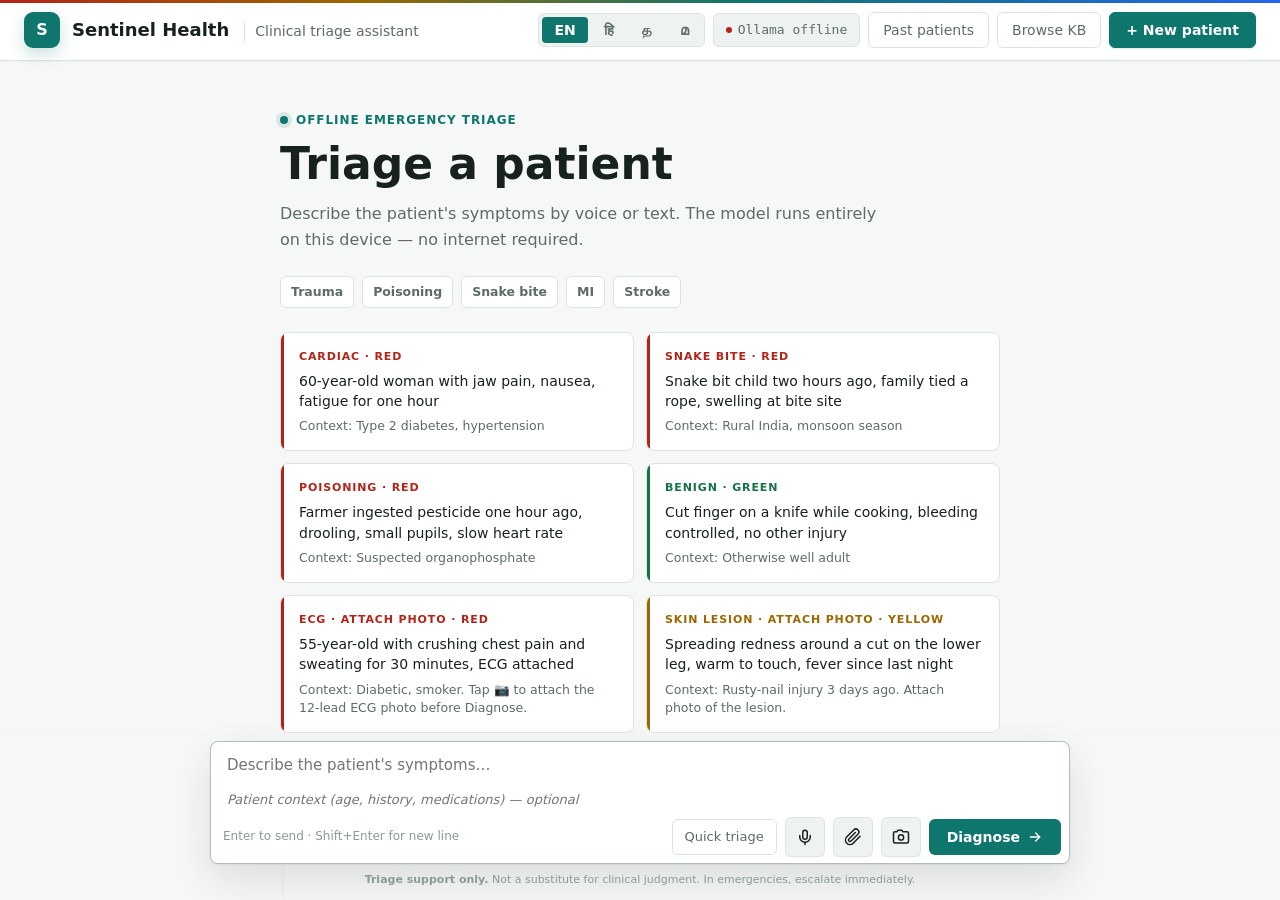
==== commit dbc13d77: "harness: demo UI — remove Field-workflow aside from empty state The "01 Catch red flags / 02 Lead wi" ====
--- a/demo/index.html
+++ b/demo/index.html
@@ -158,14 +158,18 @@
     /* === Empty state === */
     .empty-state {
       text-align: left;
-      padding: 18px 0 28px;
+      padding: 24px 0 32px;
       min-height: calc(100vh - 245px);
-      display: grid;
-      grid-template-columns: minmax(0, 1fr) 320px;
-      gap: 28px;
+      display: flex;
+      flex-direction: column;
+      justify-content: center;
       align-items: center;
     }
-    .empty-copy { min-width: 0; }
+    .empty-copy {
+      width: 100%;
+      max-width: 720px;
+      min-width: 0;
+    }
     .eyebrow {
       display: inline-flex;
       align-items: center;
@@ -271,67 +275,6 @@
     .example .text { font-size: 14px; line-height: 1.45; color: var(--text); }
     .example .text + .text { color: var(--text-muted); margin-top: 6px; font-size: 12.5px; }
 
-    .field-panel {
-      background: var(--surface);
-      border: 1px solid var(--border);
-      border-radius: var(--radius);
-      box-shadow: var(--shadow);
-      overflow: hidden;
-    }
-    .field-panel-head {
-      padding: 16px 18px;
-      border-bottom: 1px solid var(--border);
-    }
-    .field-panel-title {
-      font-size: 15px;
-      font-weight: 750;
-      margin-bottom: 4px;
-    }
-    .field-panel-sub {
-      font-size: 13px;
-      color: var(--text-muted);
-      line-height: 1.45;
-    }
-    .workflow {
-      display: grid;
-      grid-template-columns: 1fr;
-    }
-    .workflow-step {
-      display: grid;
-      grid-template-columns: 36px 1fr;
-      gap: 12px;
-      padding: 16px 18px;
-      border-bottom: 1px solid var(--border);
-      align-items: start;
-    }
-    .workflow-step:last-child { border-bottom: none; }
-    .workflow-mark {
-      width: 34px;
-      height: 34px;
-      border-radius: var(--radius-sm);
-      display: flex;
-      align-items: center;
-      justify-content: center;
-      background: var(--surface-2);
-      color: var(--accent);
-      font-weight: 800;
-      font-size: 13px;
-      font-family: var(--font-mono);
-    }
-    .workflow-step.red .workflow-mark { background: var(--red-bg); color: var(--red); }
-    .workflow-step.yellow .workflow-mark { background: var(--yellow-bg); color: var(--yellow); }
-    .workflow-step.green .workflow-mark { background: var(--green-bg); color: var(--green); }
-    .workflow-title {
-      font-weight: 700;
-      font-size: 14px;
-      margin-bottom: 3px;
-    }
-    .workflow-body {
-      color: var(--text-muted);
-      font-size: 13px;
-      line-height: 1.45;
-    }
-
     /* === Messages === */
     .msg {
       margin-bottom: 28px;
@@ -420,6 +363,53 @@
     }
     .action-section.transport .body { color: var(--text); }
     .action-section.transport .label { color: var(--accent); }
+
+    /* === Tab bar inside the triage card === */
+    .tabs-bar {
+      display: flex;
+      gap: 2px;
+      padding: 0 12px;
+      border-bottom: 1px solid var(--border);
+      background: var(--surface);
+      overflow-x: auto;
+      scrollbar-width: thin;
+    }
+    .tab-btn {
+      appearance: none;
+      border: 0;
+      background: transparent;
+      padding: 12px 14px;
+      cursor: pointer;
+      font: inherit;
+      font-size: 14px;
+      font-weight: 600;
+      color: var(--text-muted);
+      border-bottom: 2px solid transparent;
+      margin-bottom: -1px;
+      transition: color 0.15s, border-color 0.15s;
+      white-space: nowrap;
+    }
+    .tab-btn:hover { color: var(--text); }
+    .tab-btn.active { color: var(--accent); border-bottom-color: var(--accent); }
+    .triage-card.red .tab-btn.active { color: var(--red); border-bottom-color: var(--red); }
+    .triage-card.yellow .tab-btn.active { color: var(--yellow); border-bottom-color: var(--yellow); }
+    .triage-card.green .tab-btn.active { color: var(--green); border-bottom-color: var(--green); }
+    .tab-btn .tab-badge {
+      display: inline-block;
+      margin-left: 6px;
+      padding: 0 6px;
+      font-size: 10px;
+      font-weight: 700;
+      line-height: 16px;
+      height: 16px;
+      border-radius: 8px;
+      background: var(--surface-2);
+      color: var(--text-muted);
+      vertical-align: middle;
+    }
+    .tab-btn.active .tab-badge { background: rgba(0,0,0,0.06); color: inherit; }
+    .tab-content > .tab-panel { display: none; }
+    .tab-content > .tab-panel.active { display: block; }
 
     .folk-error-banner {
       margin: 16px 20px 0;
@@ -525,6 +515,33 @@
     button.wa-copy-btn:hover { background: #e7f7ee; }
     button.wa-copy-btn.copied { background: #25d366; color: #fff; }
     .wa-copy-icon { font-size: 16px; line-height: 1; }
+
+    .wa-eta {
+      font-size: 13px;
+      color: #128c4a;
+      margin: 8px 0;
+      font-weight: 600;
+    }
+    .wa-ambulance-label {
+      display: flex;
+      flex-direction: column;
+      gap: 4px;
+      margin-bottom: 10px;
+      font-size: 12px;
+      color: var(--text-muted);
+    }
+    .wa-ambulance-input {
+      padding: 8px 10px;
+      border: 1px solid var(--border);
+      border-radius: var(--radius-sm);
+      font-family: inherit;
+      font-size: 14px;
+      color: var(--text);
+      background: #fff;
+      outline: none;
+      transition: border-color 0.15s;
+    }
+    .wa-ambulance-input:focus { border-color: #25d366; }
 
     .differentials {
       padding: 18px 20px 10px;
@@ -1013,6 +1030,23 @@
       padding: 32px 0;
     }
 
+    .past-thumb {
+      max-width: 84px;
+      max-height: 84px;
+      object-fit: cover;
+      border-radius: var(--radius-sm);
+      border: 1px solid var(--border);
+      background: var(--surface-2);
+      cursor: zoom-in;
+    }
+    .past-row {
+      display: flex;
+      gap: 12px;
+      width: 100%;
+      align-items: flex-start;
+    }
+    .past-row .past-text { flex: 1; min-width: 0; }
+
     @media (max-width: 600px) {
       .header { padding: 12px 16px; align-items: flex-start; }
       .header-left { min-width: 0; }
@@ -1023,11 +1057,10 @@
       main { padding: 18px 16px 230px; }
       .input-area { padding: 16px; }
       .empty-state {
-        grid-template-columns: 1fr;
-        align-items: start;
+        align-items: stretch;
         min-height: auto;
+        padding-top: 8px;
       }
-      .field-panel { display: none; }
       .empty-state h1 { font-size: 34px; }
       .msg-user .bubble { max-width: 92%; }
       .input-row { flex-wrap: wrap; }
@@ -1135,35 +1168,6 @@
           </button>
         </div>
       </section>
-      <aside class="field-panel" aria-label="Triage workflow">
-        <div class="field-panel-head">
-          <div class="field-panel-title">Field workflow</div>
-          <div class="field-panel-sub">Designed for a community health worker to decide treat-here vs. escalate-to-hub.</div>
-        </div>
-        <div class="workflow">
-          <div class="workflow-step red">
-            <div class="workflow-mark">01</div>
-            <div>
-              <div class="workflow-title">Catch red flags</div>
-              <div class="workflow-body">Rules override the model when symptoms match a high-risk emergency.</div>
-            </div>
-          </div>
-          <div class="workflow-step yellow">
-            <div class="workflow-mark">02</div>
-            <div>
-              <div class="workflow-title">Lead with action</div>
-              <div class="workflow-body">The result starts with what to do next, then shows the differential.</div>
-            </div>
-          </div>
-          <div class="workflow-step green">
-            <div class="workflow-mark">03</div>
-            <div>
-              <div class="workflow-title">Bridge referral</div>
-              <div class="workflow-body">RED cases prepare a transport protocol and WhatsApp handoff.</div>
-            </div>
-          </div>
-        </div>
-      </aside>
     </div>
   </div>
 </main>
@@ -1346,6 +1350,55 @@
   let cumulativeContext = '';
 
   // --- New patient ---
+  function injectAmbulance(baseText, ambulance) {
+    // Idempotently insert/update an "Ambulance: ..." line in the message.
+    // If a *Transport:* section exists, put Ambulance as the first line of it.
+    // Otherwise, create a new *Transport:* section between Plan/During and the disclaimer.
+    if (!ambulance) return baseText;
+    const lines = baseText.split('\n');
+    // Find an existing Ambulance line (from a prior keystroke) and replace it.
+    const ambIdx = lines.findIndex(l => l.startsWith('Ambulance:'));
+    if (ambIdx >= 0) {
+      lines[ambIdx] = `Ambulance: ${ambulance}`;
+      return lines.join('\n');
+    }
+    const transportIdx = lines.findIndex(l => l.trim() === '*Transport:*');
+    if (transportIdx >= 0) {
+      lines.splice(transportIdx + 1, 0, `Ambulance: ${ambulance}`);
+      return lines.join('\n');
+    }
+    // No Transport section — insert one before the italic disclaimer.
+    const discIdx = lines.findIndex(l => l.startsWith('_Decision support'));
+    const insertAt = discIdx >= 0 ? discIdx : lines.length;
+    lines.splice(insertAt, 0, '', '*Transport:*', `Ambulance: ${ambulance}`);
+    return lines.join('\n');
+  }
+
+  function updateAmbulance(inputEl) {
+    const card = inputEl.closest('.wa-escalate');
+    if (!card) return;
+    const baseText = card.dataset.baseText || '';
+    const baseWaUrl = card.dataset.baseWaUrl || '';
+    const ambulance = (inputEl.value || '').trim();
+    const newText = injectAmbulance(baseText, ambulance);
+
+    // Refresh preview.
+    const preview = card.querySelector('pre.wa-preview');
+    if (preview) preview.textContent = newText;
+
+    // Refresh copy button's data-text.
+    const copyBtn = card.querySelector('button.wa-copy-btn');
+    if (copyBtn) copyBtn.dataset.text = newText;
+
+    // Refresh wa.me href — preserve everything before `?text=` and replace the query.
+    const sendLink = card.querySelector('a.wa-send-btn');
+    if (sendLink && baseWaUrl) {
+      const qIdx = baseWaUrl.indexOf('?text=');
+      const prefix = qIdx >= 0 ? baseWaUrl.slice(0, qIdx + 6) : baseWaUrl + '?text=';
+      sendLink.href = prefix + encodeURIComponent(newText);
+    }
+  }
+
   async function copyEscalation(btn) {
     const text = btn?.dataset?.text || '';
     if (!text) return;
@@ -1456,43 +1509,35 @@
     const top = data.differential_diagnosis?.[0];
     const action = top?.recommendation || 'Refer to a clinician.';
     const transport = data.during_transport || top?.during_transport;
-
-    let html = `
-      <div class="triage-card">
-        <div class="triage-banner ${klass}">
-          <span class="icon">${icon}</span>
-          <span>${escapeHtml(banner)}</span>
-        </div>
-        <div class="action-section">
-          <div class="label">Action</div>
-          <div class="body">${escapeHtml(action)}</div>
-        </div>`;
-
-    if (transport && triage === 'RED') {
-      html += `
-        <div class="action-section transport">
-          <div class="label">During transport</div>
-          <div class="body">${escapeHtml(transport)}</div>
-        </div>`;
-    }
-
-    if (data.phc_thrombolysis_decision && triage === 'RED') {
-      html += `
-        <div class="action-section transport">
-          <div class="label">Thrombolysis decision at PHC</div>
-          <div class="body">${escapeHtml(data.phc_thrombolysis_decision)}</div>
-        </div>`;
-    }
-
-    if (data.folk_error_correction) {
-      html += `
-        <div class="folk-error-banner">
-          <div class="label">Do not: folk remedy correction</div>
-          <div class="body">${escapeHtml(data.folk_error_correction)}</div>
-        </div>`;
-    }
-
-    if (data.escalation && triage === 'RED') {
+    const isRed = triage === 'RED';
+
+    // --- Build each tab's panel HTML ---
+    const actionPanel = `
+      <div class="action-section">
+        <div class="label">Action</div>
+        <div class="body">${escapeHtml(action)}</div>
+      </div>`;
+
+    let transportPanel = '';
+    if (isRed && (transport || data.phc_thrombolysis_decision)) {
+      if (transport) {
+        transportPanel += `
+          <div class="action-section transport">
+            <div class="label">During transport</div>
+            <div class="body">${escapeHtml(transport)}</div>
+          </div>`;
+      }
+      if (data.phc_thrombolysis_decision) {
+        transportPanel += `
+          <div class="action-section transport">
+            <div class="label">Thrombolysis decision at PHC</div>
+            <div class="body">${escapeHtml(data.phc_thrombolysis_decision)}</div>
+          </div>`;
+      }
+    }
+
+    let escalatePanel = '';
+    if (data.escalation && isRed) {
       const esc = data.escalation;
       const recipient = esc.recipient_label || esc.recipient_name || 'Hub physician';
       const phoneLabel = esc.phone
@@ -1501,31 +1546,43 @@
       const copyLabel = esc.group_name
         ? `Copy to ${escapeHtml(esc.group_name)}`
         : 'Copy message';
-      html += `
-        <div class="wa-escalate">
+      const etaLine = esc.transport_eta
+        ? `<div class="wa-eta">🚑 Transport ETA: ${escapeHtml(esc.transport_eta)}</div>`
+        : '';
+      const baseText = esc.text || '';
+      const baseWaUrl = esc.wa_me_url || '';
+      const sid = data.session_id || '';
+      escalatePanel = `
+        <div class="wa-escalate" data-base-text="${escapeHtml(baseText)}" data-base-wa-url="${escapeHtml(baseWaUrl)}" data-sid="${escapeHtml(sid)}">
           <div class="label">Escalate to hub via WhatsApp</div>
           <div class="recipient">${escapeHtml(recipient)}${phoneLabel}</div>
+          ${etaLine}
+          <label class="wa-ambulance-label">
+            <span>Ambulance # (optional)</span>
+            <input type="text" class="wa-ambulance-input" placeholder="e.g. AMB-12 or +91 98765 43210" oninput="updateAmbulance(this)" />
+          </label>
           <details>
             <summary>Preview message</summary>
-            <pre class="wa-preview" id="waPreview-${escapeHtml(data.session_id || '')}">${escapeHtml(esc.text || '')}</pre>
+            <pre class="wa-preview">${escapeHtml(baseText)}</pre>
           </details>
           <div class="wa-actions">
-            <button type="button" class="wa-copy-btn" data-text="${escapeHtml(esc.text || '')}" onclick="copyEscalation(this)">
+            <button type="button" class="wa-copy-btn" data-text="${escapeHtml(baseText)}" onclick="copyEscalation(this)">
               <span class="wa-copy-icon">📋</span><span>${copyLabel}</span>
             </button>
-            <a class="wa-send-btn" href="${escapeHtml(esc.wa_me_url)}" target="_blank" rel="noopener noreferrer">
+            <a class="wa-send-btn" href="${escapeHtml(baseWaUrl)}" target="_blank" rel="noopener noreferrer">
               <span>Send via WhatsApp</span>
             </a>
           </div>
         </div>`;
     }
 
+    let differentialPanel = '';
     if (data.differential_diagnosis?.length) {
-      html += `<div class="differentials">
+      differentialPanel = `<div class="differentials">
         <div class="label">Differential</div>`;
       data.differential_diagnosis.forEach(d => {
         const conf = ((d.confidence ?? 0) * 100).toFixed(0);
-        html += `
+        differentialPanel += `
           <div class="diff-item">
             <div class="diff-head">
               <div class="diff-name">${escapeHtml(d.condition)}</div>
@@ -1537,10 +1594,46 @@
             </div>
           </div>`;
       });
-      html += `</div>`;
-    }
-
-    html += `
+      differentialPanel += `</div>`;
+    }
+
+    // --- Decide which tabs to show ---
+    const tabs = [{ id: 'action', label: 'Action', html: actionPanel }];
+    if (transportPanel) tabs.push({ id: 'transport', label: 'Transport', html: transportPanel });
+    if (escalatePanel) tabs.push({
+      id: 'escalate',
+      label: 'Escalate',
+      badge: data.escalation?.group_name ? 'group' : 'hub',
+      html: escalatePanel,
+    });
+    if (differentialPanel) {
+      const n = data.differential_diagnosis?.length || 0;
+      tabs.push({ id: 'differential', label: 'Differential', badge: String(n), html: differentialPanel });
+    }
+
+    const tabBar = tabs.map((t, i) => `
+      <button type="button" class="tab-btn ${i===0?'active':''}" data-tab="${t.id}" onclick="switchTab(this)">
+        ${escapeHtml(t.label)}${t.badge ? ` <span class="tab-badge">${escapeHtml(t.badge)}</span>` : ''}
+      </button>`).join('');
+    const panels = tabs.map((t, i) => `
+      <div class="tab-panel ${i===0?'active':''}" data-tab="${t.id}">${t.html}</div>`).join('');
+
+    const folkBanner = data.folk_error_correction
+      ? `<div class="folk-error-banner">
+           <div class="label">Do not: folk remedy correction</div>
+           <div class="body">${escapeHtml(data.folk_error_correction)}</div>
+         </div>`
+      : '';
+
+    const html = `
+      <div class="triage-card ${klass}">
+        <div class="triage-banner ${klass}">
+          <span class="icon">${icon}</span>
+          <span>${escapeHtml(banner)}</span>
+        </div>
+        ${folkBanner}
+        <div class="tabs-bar" role="tablist">${tabBar}</div>
+        <div class="tab-content">${panels}</div>
         <div class="session-footer">
           <span class="meta-mono">session ${escapeHtml((data.session_id || '').slice(0,8))}</span>
           <span>Gemma 4 · local · offline</span>
@@ -1552,6 +1645,18 @@
     msg.innerHTML = html;
     conversation.appendChild(msg);
     scrollToBottom();
+  }
+
+  // Tab switcher: toggles `.active` on the clicked button and its matching panel.
+  function switchTab(btn) {
+    const bar = btn.closest('.tabs-bar');
+    const card = btn.closest('.triage-card');
+    if (!bar || !card) return;
+    const targetId = btn.dataset.tab;
+    bar.querySelectorAll('.tab-btn').forEach(b => b.classList.toggle('active', b === btn));
+    card.querySelectorAll('.tab-content > .tab-panel').forEach(p =>
+      p.classList.toggle('active', p.dataset.tab === targetId)
+    );
   }
 
   function renderQuickTriage(data) {
@@ -1626,8 +1731,20 @@
       });
       removeThinking();
       if (!r.ok) {
-        const errText = await r.text();
-        appendError(`Server error (${r.status}): ${errText.slice(0,200)}`);
+        // Try to extract the FastAPI `detail` field for a friendlier message.
+        let detail = '';
+        try {
+          const errJson = await r.json();
+          detail = errJson?.detail || '';
+        } catch {
+          detail = (await r.text()).slice(0, 200);
+        }
+        // 400 with an "image" word in the detail = our W3-F9b validation rejection.
+        if (r.status === 400 && /image/i.test(detail)) {
+          appendError(`Image error: ${detail}. Try attaching a different photo or skip the image.`);
+        } else {
+          appendError(`Server error (${r.status}): ${detail}`);
+        }
         return;
       }
       const data = await r.json();
@@ -2121,14 +2238,26 @@
       const dt = r.timestamp ? new Date(r.timestamp).toLocaleString() : '';
       const triage = (r.triage_level || '').toUpperCase();
       const u = URGENCY_LABELS[triageToUrgency[triage]] || { cls: '', text: triage || '—' };
+      // Server may have persisted an attached image (W3-F9). Try to render
+      // a thumbnail; onerror hides it cleanly when the report has no image
+      // or the server isn't reachable.
+      const sid = r.session_id || '';
+      const thumbHtml = sid
+        ? `<img class="past-thumb" src="/api/v1/reports/${encodeURIComponent(sid)}/image" alt="" loading="lazy" onerror="this.style.display='none'" onclick="window.open(this.src, '_blank')" />`
+        : '';
       html += `
         <div class="kb-item" style="cursor:default; flex-direction:column; align-items:flex-start; gap:6px;">
-          <div style="display:flex; justify-content:space-between; width:100%; gap:12px; align-items:center;">
-            <span class="kb-name">${escapeHtml(r.top_diagnosis || '—')}</span>
-            <span class="kb-urgency ${u.cls}">${escapeHtml(triage || '—')}</span>
+          <div class="past-row">
+            ${thumbHtml}
+            <div class="past-text">
+              <div style="display:flex; justify-content:space-between; gap:12px; align-items:center; margin-bottom: 4px;">
+                <span class="kb-name">${escapeHtml(r.top_diagnosis || '—')}</span>
+                <span class="kb-urgency ${u.cls}">${escapeHtml(triage || '—')}</span>
+              </div>
+              <div style="font-size:13px; color: var(--text-muted); line-height:1.4;">${escapeHtml(r.symptoms || '')}</div>
+              <div style="font-size:11px; color: var(--text-faint); font-family: var(--font-mono); margin-top: 4px;">${escapeHtml(dt)} · ${escapeHtml(sid.slice(0,8))}</div>
+            </div>
           </div>
-          <div style="font-size:13px; color: var(--text-muted); line-height:1.4;">${escapeHtml(r.symptoms || '')}</div>
-          <div style="font-size:11px; color: var(--text-faint); font-family: var(--font-mono);">${escapeHtml(dt)} · ${escapeHtml((r.session_id || '').slice(0,8))}</div>
         </div>`;
     }
     pastBody.innerHTML = html;
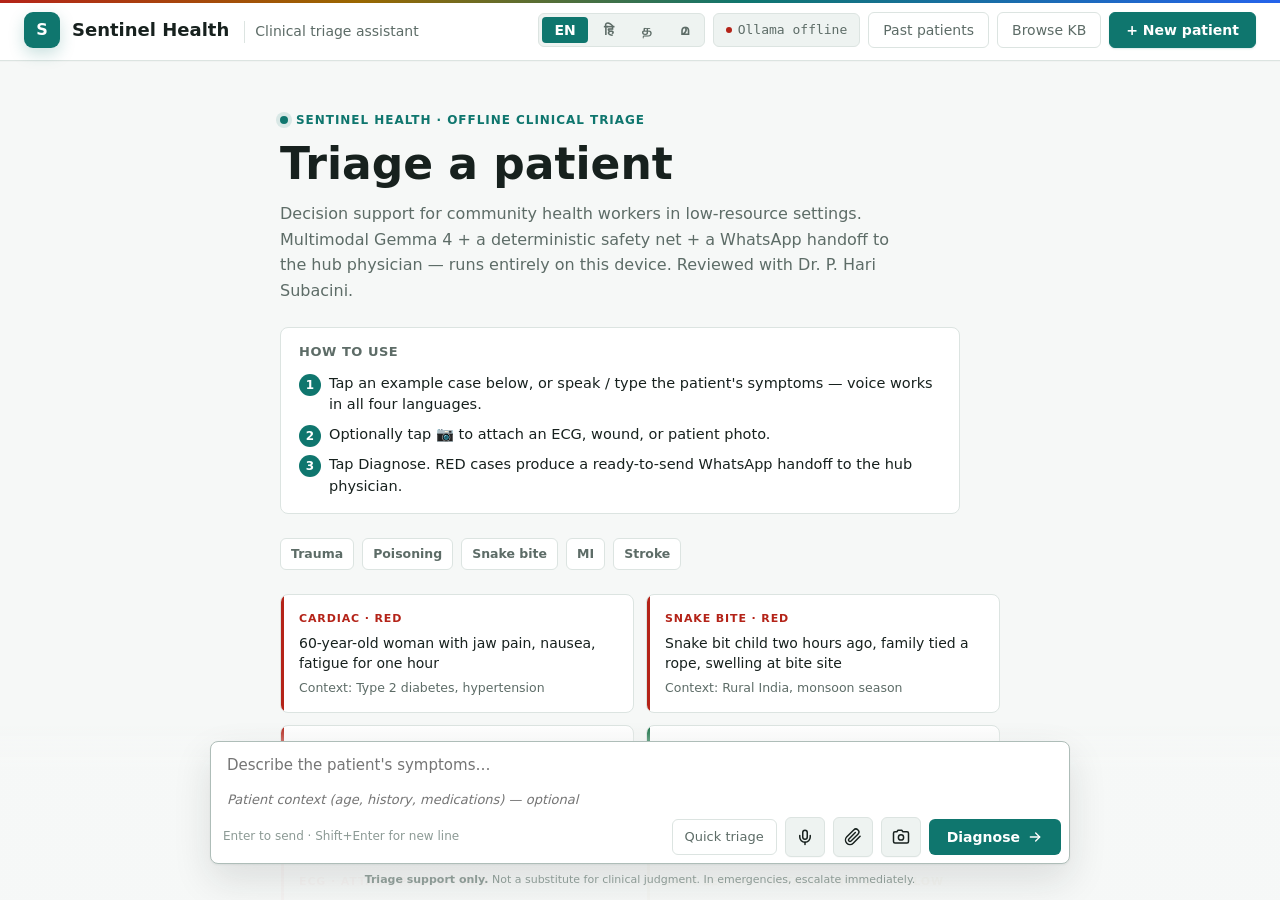
==== commit c5c8ae36: "harness: demo empty state — full i18n coverage + How-to-use section Describe what Sentinel Health is" ====
--- a/demo/index.html
+++ b/demo/index.html
@@ -211,6 +211,54 @@
       gap: 8px;
       margin-bottom: 24px;
     }
+    .how-to {
+      background: var(--surface);
+      border: 1px solid var(--border);
+      border-radius: var(--radius);
+      padding: 14px 18px 16px;
+      margin: 0 0 24px;
+      max-width: 680px;
+    }
+    .how-to-title {
+      font-size: 13px;
+      font-weight: 700;
+      letter-spacing: 0.04em;
+      text-transform: uppercase;
+      color: var(--text-muted);
+      margin-bottom: 10px;
+    }
+    .how-to-steps {
+      list-style: none;
+      counter-reset: how-to-step;
+      padding: 0;
+      margin: 0;
+      display: grid;
+      gap: 8px;
+    }
+    .how-to-steps li {
+      counter-increment: how-to-step;
+      position: relative;
+      padding-left: 30px;
+      color: var(--text);
+      font-size: 14.5px;
+      line-height: 1.5;
+    }
+    .how-to-steps li::before {
+      content: counter(how-to-step);
+      position: absolute;
+      left: 0;
+      top: 1px;
+      width: 22px;
+      height: 22px;
+      border-radius: 50%;
+      background: var(--accent);
+      color: #fff;
+      font-size: 12px;
+      font-weight: 700;
+      display: inline-flex;
+      align-items: center;
+      justify-content: center;
+    }
     .scope-chip {
       display: inline-flex;
       align-items: center;
@@ -1120,51 +1168,59 @@
   <div class="container" id="conversation">
     <div class="empty-state" id="emptyState">
       <section class="empty-copy" aria-labelledby="emptyTitle">
-        <div class="eyebrow">Offline emergency triage</div>
+        <div class="eyebrow" data-i18n="eyebrow">Offline emergency triage</div>
         <h1 id="emptyTitle" data-i18n="empty_title">Triage a patient</h1>
         <p data-i18n="empty_subtitle">Describe the patient's symptoms by voice or text. The model runs entirely on this device — no internet required.</p>
+        <div class="how-to" aria-label="How to use">
+          <div class="how-to-title" data-i18n="how_to_title">How to use</div>
+          <ol class="how-to-steps">
+            <li data-i18n="how_to_step1">Tap an example case below, or speak / type the patient's symptoms — voice works in all four languages.</li>
+            <li data-i18n="how_to_step2">Optionally tap 📷 to attach an ECG, wound, or patient photo.</li>
+            <li data-i18n="how_to_step3">Tap Diagnose. RED cases produce a ready-to-send WhatsApp handoff to the hub physician.</li>
+          </ol>
+        </div>
         <div class="scope-strip" aria-label="Supported emergency scope">
-          <span class="scope-chip">Trauma</span>
-          <span class="scope-chip">Poisoning</span>
-          <span class="scope-chip">Snake bite</span>
-          <span class="scope-chip">MI</span>
-          <span class="scope-chip">Stroke</span>
+          <span class="scope-chip" data-i18n="scope_trauma">Trauma</span>
+          <span class="scope-chip" data-i18n="scope_poisoning">Poisoning</span>
+          <span class="scope-chip" data-i18n="scope_snake">Snake bite</span>
+          <span class="scope-chip" data-i18n="scope_mi">MI</span>
+          <span class="scope-chip" data-i18n="scope_stroke">Stroke</span>
         </div>
         <div class="examples">
           <button class="example ex-red" onclick="useExample(this)">
-            <div class="label">Cardiac · RED</div>
-            <div class="text">60-year-old woman with jaw pain, nausea, fatigue for one hour</div>
-            <div class="text">Context: Type 2 diabetes, hypertension</div>
+            <div class="label" data-i18n="ex_cardiac_label">Cardiac · RED</div>
+            <div class="text" data-i18n="ex_cardiac_text">60-year-old woman with jaw pain, nausea, fatigue for one hour</div>
+            <div class="text" data-i18n="ex_cardiac_ctx">Context: Type 2 diabetes, hypertension</div>
           </button>
           <button class="example ex-red" onclick="useExample(this)">
-            <div class="label">Snake bite · RED</div>
-            <div class="text">Snake bit child two hours ago, family tied a rope, swelling at bite site</div>
-            <div class="text">Context: Rural India, monsoon season</div>
+            <div class="label" data-i18n="ex_snake_label">Snake bite · RED</div>
+            <div class="text" data-i18n="ex_snake_text">Snake bit child two hours ago, family tied a rope, swelling at bite site</div>
+            <div class="text" data-i18n="ex_snake_ctx">Context: Rural India, monsoon season</div>
           </button>
           <button class="example ex-red" onclick="useExample(this)">
-            <div class="label">Poisoning · RED</div>
-            <div class="text">Farmer ingested pesticide one hour ago, drooling, small pupils, slow heart rate</div>
-            <div class="text">Context: Suspected organophosphate</div>
+            <div class="label" data-i18n="ex_poison_label">Poisoning · RED</div>
+            <div class="text" data-i18n="ex_poison_text">Farmer ingested pesticide one hour ago, drooling, small pupils, slow heart rate</div>
+            <div class="text" data-i18n="ex_poison_ctx">Context: Suspected organophosphate</div>
           </button>
           <button class="example ex-green" onclick="useExample(this)">
-            <div class="label">Benign · GREEN</div>
-            <div class="text">Cut finger on a knife while cooking, bleeding controlled, no other injury</div>
-            <div class="text">Context: Otherwise well adult</div>
+            <div class="label" data-i18n="ex_benign_label">Benign · GREEN</div>
+            <div class="text" data-i18n="ex_benign_text">Cut finger on a knife while cooking, bleeding controlled, no other injury</div>
+            <div class="text" data-i18n="ex_benign_ctx">Context: Otherwise well adult</div>
           </button>
           <button class="example ex-red" onclick="useExample(this)">
-            <div class="label">ECG · attach photo · RED</div>
-            <div class="text">55-year-old with crushing chest pain and sweating for 30 minutes, ECG attached</div>
-            <div class="text">Context: Diabetic, smoker. Tap 📷 to attach the 12-lead ECG photo before Diagnose.</div>
+            <div class="label" data-i18n="ex_ecg_label">ECG · attach photo · RED</div>
+            <div class="text" data-i18n="ex_ecg_text">55-year-old with crushing chest pain and sweating for 30 minutes, ECG attached</div>
+            <div class="text" data-i18n="ex_ecg_ctx">Context: Diabetic, smoker. Tap 📷 to attach the 12-lead ECG photo before Diagnose.</div>
           </button>
           <button class="example ex-yellow" onclick="useExample(this)">
-            <div class="label">Skin lesion · attach photo · YELLOW</div>
-            <div class="text">Spreading redness around a cut on the lower leg, warm to touch, fever since last night</div>
-            <div class="text">Context: Rusty-nail injury 3 days ago. Attach photo of the lesion.</div>
+            <div class="label" data-i18n="ex_skin_label">Skin lesion · attach photo · YELLOW</div>
+            <div class="text" data-i18n="ex_skin_text">Spreading redness around a cut on the lower leg, warm to touch, fever since last night</div>
+            <div class="text" data-i18n="ex_skin_ctx">Context: Rusty-nail injury 3 days ago. Attach photo of the lesion.</div>
           </button>
           <button class="example ex-red" onclick="useExample(this)">
-            <div class="label">Found unconscious · no history · RED</div>
-            <div class="text">Adult man found unconscious by the roadside, no witness, no history available, breathing</div>
-            <div class="text">Context: Photograph any pills, bottles, or visible injuries and attach.</div>
+            <div class="label" data-i18n="ex_unconscious_label">Found unconscious · no history · RED</div>
+            <div class="text" data-i18n="ex_unconscious_text">Adult man found unconscious by the roadside, no witness, no history available, breathing</div>
+            <div class="text" data-i18n="ex_unconscious_ctx">Context: Photograph any pills, bottles, or visible injuries and attach.</div>
           </button>
         </div>
       </section>
@@ -1214,8 +1270,35 @@
   const I18N = {
     en: {
       past_patients: 'Past patients', browse_kb: 'Browse KB', new_patient: '+ New patient',
+      eyebrow: 'Sentinel Health · Offline clinical triage',
       empty_title: 'Triage a patient',
-      empty_subtitle: "Describe the patient's symptoms by voice or text. The model runs entirely on this device — no internet required.",
+      empty_subtitle: 'Decision support for community health workers in low-resource settings. Multimodal Gemma 4 + a deterministic safety net + a WhatsApp handoff to the hub physician — runs entirely on this device. Reviewed with Dr. P. Hari Subacini.',
+      how_to_title: 'How to use',
+      how_to_step1: "Tap an example case below, or speak / type the patient's symptoms — voice works in all four languages.",
+      how_to_step2: 'Optionally tap 📷 to attach an ECG, wound, or patient photo.',
+      how_to_step3: 'Tap Diagnose. RED cases produce a ready-to-send WhatsApp handoff to the hub physician.',
+      scope_trauma: 'Trauma', scope_poisoning: 'Poisoning', scope_snake: 'Snake bite', scope_mi: 'MI', scope_stroke: 'Stroke',
+      ex_cardiac_label: 'Cardiac · RED',
+      ex_cardiac_text: '60-year-old woman with jaw pain, nausea, fatigue for one hour',
+      ex_cardiac_ctx: 'Context: Type 2 diabetes, hypertension',
+      ex_snake_label: 'Snake bite · RED',
+      ex_snake_text: 'Snake bit child two hours ago, family tied a rope, swelling at bite site',
+      ex_snake_ctx: 'Context: Rural India, monsoon season',
+      ex_poison_label: 'Poisoning · RED',
+      ex_poison_text: 'Farmer ingested pesticide one hour ago, drooling, small pupils, slow heart rate',
+      ex_poison_ctx: 'Context: Suspected organophosphate',
+      ex_benign_label: 'Benign · GREEN',
+      ex_benign_text: 'Cut finger on a knife while cooking, bleeding controlled, no other injury',
+      ex_benign_ctx: 'Context: Otherwise well adult',
+      ex_ecg_label: 'ECG · attach photo · RED',
+      ex_ecg_text: '55-year-old with crushing chest pain and sweating for 30 minutes, ECG attached',
+      ex_ecg_ctx: 'Context: Diabetic, smoker. Tap 📷 to attach the 12-lead ECG photo before Diagnose.',
+      ex_skin_label: 'Skin lesion · attach photo · YELLOW',
+      ex_skin_text: 'Spreading redness around a cut on the lower leg, warm to touch, fever since last night',
+      ex_skin_ctx: 'Context: Rusty-nail injury 3 days ago. Attach photo of the lesion.',
+      ex_unconscious_label: 'Found unconscious · no history · RED',
+      ex_unconscious_text: 'Adult man found unconscious by the roadside, no witness, no history available, breathing',
+      ex_unconscious_ctx: 'Context: Photograph any pills, bottles, or visible injuries and attach.',
       symptoms_placeholder: "Describe the patient's symptoms…",
       context_placeholder: 'Patient context (age, history, medications) — optional',
       input_hint: 'Enter to send · Shift+Enter for new line',
@@ -1223,8 +1306,35 @@
     },
     hi: {
       past_patients: 'पुराने मरीज़', browse_kb: 'KB देखें', new_patient: '+ नया मरीज़',
+      eyebrow: 'सेंटिनेल हेल्थ · ऑफ़लाइन क्लिनिकल ट्राइएज',
       empty_title: 'मरीज़ की जाँच करें',
-      empty_subtitle: 'मरीज़ के लक्षण आवाज़ या लिखकर बताएं। मॉडल इसी डिवाइस पर चलता है — इंटरनेट की ज़रूरत नहीं।',
+      empty_subtitle: 'कम संसाधन वाले क्षेत्रों में सामुदायिक स्वास्थ्य कार्यकर्ताओं के लिए निर्णय समर्थन। मल्टीमॉडल जेम्मा 4 + निर्धारिणी सुरक्षा परत + अस्पताल को व्हाट्सऐप हैंडऑफ — पूरी तरह से इस डिवाइस पर चलता है। डॉ. पी. हरि सुबाचिनी द्वारा समीक्षा की गई।',
+      how_to_title: 'कैसे उपयोग करें',
+      how_to_step1: 'नीचे दिए उदाहरण पर टैप करें, या मरीज़ के लक्षण बोलें / लिखें — आवाज़ चारों भाषाओं में काम करती है।',
+      how_to_step2: 'वैकल्पिक: ECG, घाव या मरीज़ की फोटो लगाने के लिए 📷 दबाएँ।',
+      how_to_step3: 'Diagnose दबाएँ। RED केसों के लिए अस्पताल को भेजने के लिए तैयार व्हाट्सऐप संदेश बनेगा।',
+      scope_trauma: 'चोट', scope_poisoning: 'विषाक्तता', scope_snake: 'साँप का काटना', scope_mi: 'हृदयाघात', scope_stroke: 'पक्षाघात',
+      ex_cardiac_label: 'हृदय · RED',
+      ex_cardiac_text: '60 वर्षीय महिला, एक घंटे से जबड़े में दर्द, मतली, थकान',
+      ex_cardiac_ctx: 'Context: टाइप 2 मधुमेह, उच्च रक्तचाप',
+      ex_snake_label: 'साँप का काटना · RED',
+      ex_snake_text: 'बच्चे को दो घंटे पहले साँप ने काटा, परिवार ने रस्सी बाँधी, काटे स्थान पर सूजन',
+      ex_snake_ctx: 'Context: ग्रामीण भारत, मानसून का मौसम',
+      ex_poison_label: 'विषाक्तता · RED',
+      ex_poison_text: 'किसान ने एक घंटे पहले कीटनाशक खाया, लार बह रही, छोटी पुतलियाँ, धीमी धड़कन',
+      ex_poison_ctx: 'Context: ऑर्गनोफॉस्फेट का संदेह',
+      ex_benign_label: 'साधारण · GREEN',
+      ex_benign_text: 'खाना बनाते समय चाकू से उँगली कटी, खून नियंत्रित, कोई और चोट नहीं',
+      ex_benign_ctx: 'Context: सेहतमंद वयस्क',
+      ex_ecg_label: 'ECG · फोटो लगाएँ · RED',
+      ex_ecg_text: '55 वर्षीय व्यक्ति, 30 मिनट से सीने में तेज़ दर्द और पसीना, ECG साथ है',
+      ex_ecg_ctx: 'Context: मधुमेह, धूम्रपान करता है। Diagnose से पहले 📷 दबाकर 12-लीड ECG की फोटो लगाएँ।',
+      ex_skin_label: 'त्वचा घाव · फोटो लगाएँ · YELLOW',
+      ex_skin_text: 'पैर के निचले हिस्से में कटे स्थान के चारों ओर लाली फैल रही, गरम, कल रात से बुखार',
+      ex_skin_ctx: 'Context: 3 दिन पहले जंग लगी कील से चोट। घाव की फोटो लगाएँ।',
+      ex_unconscious_label: 'बेहोश मिला · इतिहास नहीं · RED',
+      ex_unconscious_text: 'वयस्क पुरुष सड़क किनारे बेहोश मिला, कोई गवाह नहीं, इतिहास उपलब्ध नहीं, साँस चल रही है',
+      ex_unconscious_ctx: 'Context: कोई गोलियाँ, बोतलें, या दिख रही चोटों की फोटो लें।',
       symptoms_placeholder: 'मरीज़ के लक्षण लिखें…',
       context_placeholder: 'मरीज़ की जानकारी (उम्र, इतिहास, दवाइयाँ) — वैकल्पिक',
       input_hint: 'Enter दबाएं · नई लाइन के लिए Shift+Enter',
@@ -1232,8 +1342,35 @@
     },
     ta: {
       past_patients: 'பழைய நோயாளிகள்', browse_kb: 'KB பார்', new_patient: '+ புதிய நோயாளி',
+      eyebrow: 'செண்டினல் ஹெல்த் · ஆஃப்லைன் கிளினிக்கல் ட்ரையேஜ்',
       empty_title: 'நோயாளியை மதிப்பீடு செய்க',
-      empty_subtitle: 'நோயாளியின் அறிகுறிகளைக் குரல் வழியாகவோ அல்லது தட்டச்சு செய்தோ விவரிக்கவும். மாதிரி இந்தச் சாதனத்தில் மட்டுமே இயங்குகிறது — இணையம் தேவையில்லை.',
+      empty_subtitle: 'குறைந்த வளமுள்ள இடங்களில் சமூக சுகாதார பணியாளர்களுக்கான முடிவெடுக்கும் ஆதரவு. மல்டிமோடல் ஜெம்மா 4 + உறுதியான பாதுகாப்பு அடுக்கு + மருத்துவமனைக்கு WhatsApp கையெடுப்பு — முழுவதும் இந்த சாதனத்தில் இயங்குகிறது. டாக்டர் பி. ஹரி சுபசினி மதிப்பாய்வு செய்தார்.',
+      how_to_title: 'எப்படிப் பயன்படுத்துவது',
+      how_to_step1: 'கீழே உள்ள உதாரண வழக்கைத் தட்டவும், அல்லது நோயாளியின் அறிகுறிகளைப் பேசவும் / தட்டச்சு செய்யவும் — குரல் நான்கு மொழிகளிலும் வேலை செய்யும்.',
+      how_to_step2: 'விருப்பத்திற்காக ECG, காயம் அல்லது நோயாளியின் படத்தை இணைக்க 📷 அழுத்தவும்.',
+      how_to_step3: 'Diagnose-ஐ அழுத்தவும். RED வழக்குகளுக்கு மருத்துவமனைக்கு அனுப்பத் தயாரான WhatsApp செய்தி உருவாக்கப்படும்.',
+      scope_trauma: 'காயம்', scope_poisoning: 'விஷம்', scope_snake: 'பாம்பு கடி', scope_mi: 'மாரடைப்பு', scope_stroke: 'பக்கவாதம்',
+      ex_cardiac_label: 'இதயம் · RED',
+      ex_cardiac_text: '60 வயது பெண், ஒரு மணி நேரமாக தாடை வலி, குமட்டல், சோர்வு',
+      ex_cardiac_ctx: 'Context: வகை 2 நீரிழிவு, உயர் இரத்த அழுத்தம்',
+      ex_snake_label: 'பாம்பு கடி · RED',
+      ex_snake_text: 'இரண்டு மணி நேரத்துக்கு முன்பு பாம்பு கடித்தது, குடும்பத்தினர் கயிறு கட்டினர், கடியின் இடத்தில் வீக்கம்',
+      ex_snake_ctx: 'Context: கிராமப்புற இந்தியா, பருவமழை',
+      ex_poison_label: 'விஷம் · RED',
+      ex_poison_text: 'விவசாயி ஒரு மணி நேரத்துக்கு முன்பு பூச்சிக்கொல்லி குடித்தார், வாயில் நீர், சிறிய கண்மணி, மெதுவான இதயத்துடிப்பு',
+      ex_poison_ctx: 'Context: ஆர்கனோபாஸ்பேட் சந்தேகம்',
+      ex_benign_label: 'சாதாரண · GREEN',
+      ex_benign_text: 'சமைக்கும்போது கத்தியால் விரல் வெட்டியது, ரத்தம் கட்டுப்படுத்தப்பட்டது, வேறு காயம் இல்லை',
+      ex_benign_ctx: 'Context: ஆரோக்கியமான வயது வந்தவர்',
+      ex_ecg_label: 'ECG · படம் இணை · RED',
+      ex_ecg_text: '55 வயது நபர், 30 நிமிடமாக கடுமையான மார்பு வலி மற்றும் வியர்வை, ECG இணைக்கப்பட்டுள்ளது',
+      ex_ecg_ctx: 'Context: நீரிழிவு, புகைப்பழக்கம். Diagnose-க்கு முன் 📷 அழுத்தி 12-lead ECG படத்தை இணைக்கவும்.',
+      ex_skin_label: 'தோல் காயம் · படம் இணை · YELLOW',
+      ex_skin_text: 'காலின் கீழ்ப்பகுதியில் வெட்டுக் காயத்தைச் சுற்றி சிவப்பு பரவுகிறது, சூடாக உள்ளது, நேற்றிரவு முதல் காய்ச்சல்',
+      ex_skin_ctx: 'Context: 3 நாட்களுக்கு முன் துருப்பிடித்த ஆணியால் காயம். காயத்தின் படத்தை இணைக்கவும்.',
+      ex_unconscious_label: 'மயக்கமாக கண்டெடுக்கப்பட்டார் · வரலாறு இல்லை · RED',
+      ex_unconscious_text: 'வயது வந்த ஆண் சாலையோரத்தில் மயக்கமாக கண்டெடுக்கப்பட்டார், சாட்சி இல்லை, வரலாறு கிடைக்கவில்லை, மூச்சு உள்ளது',
+      ex_unconscious_ctx: 'Context: மாத்திரைகள், பாட்டில்கள், அல்லது தெரியும் காயங்களின் படத்தை எடுக்கவும்.',
       symptoms_placeholder: 'நோயாளியின் அறிகுறிகளை விவரிக்கவும்…',
       context_placeholder: 'நோயாளி தகவல் (வயது, வரலாறு, மருந்துகள்) — விருப்பத்திற்குரியது',
       input_hint: 'Enter அழுத்தவும் · புதிய வரிக்கு Shift+Enter',
@@ -1241,8 +1378,35 @@
     },
     ml: {
       past_patients: 'പഴയ രോഗികൾ', browse_kb: 'KB കാണുക', new_patient: '+ പുതിയ രോഗി',
+      eyebrow: 'സെന്റിനൽ ഹെൽത്ത് · ഓഫ്‌ലൈൻ ക്ലിനിക്കൽ ട്രയേജ്',
       empty_title: 'രോഗിയെ വിലയിരുത്തുക',
-      empty_subtitle: 'രോഗിയുടെ ലക്ഷണങ്ങൾ ശബ്ദമായോ ടൈപ്പ് ചെയ്തോ വിവരിക്കുക. മോഡൽ ഈ ഉപകരണത്തിൽ മാത്രമേ പ്രവർത്തിക്കൂ — ഇന്റർനെറ്റ് ആവശ്യമില്ല.',
+      empty_subtitle: 'സമ്പത്ത് കുറവുള്ള മേഖലയിലെ സമൂഹ ആരോഗ്യ പ്രവർത്തകർക്കായി തീരുമാന പിന്തുണ. മൾട്ടിമോഡൽ ജെമ്മ 4 + ഉറപ്പിച്ച സുരക്ഷാ പാളി + ആശുപത്രിയിലേക്ക് WhatsApp കൈമാറ്റം — പൂർണ്ണമായും ഈ ഉപകരണത്തിൽ പ്രവർത്തിക്കുന്നു. ഡോ. പി. ഹരി സുബാചിനി അവലോകനം ചെയ്തു.',
+      how_to_title: 'എങ്ങനെ ഉപയോഗിക്കാം',
+      how_to_step1: 'താഴെയുള്ള ഉദാഹരണത്തിൽ ടാപ്പ് ചെയ്യുക, അല്ലെങ്കിൽ രോഗിയുടെ ലക്ഷണങ്ങൾ പറയുക / ടൈപ്പ് ചെയ്യുക — ശബ്ദം നാല് ഭാഷകളിലും പ്രവർത്തിക്കും.',
+      how_to_step2: 'ഇഷ്ടാനുസരണം ECG, മുറിവ്, അല്ലെങ്കിൽ രോഗിയുടെ ഫോട്ടോ ഇടാൻ 📷 അമർത്തുക.',
+      how_to_step3: 'Diagnose അമർത്തുക. RED കേസുകൾക്കായി ആശുപത്രിയിലേക്ക് അയക്കാൻ തയ്യാറായ WhatsApp സന്ദേശം ഉണ്ടാക്കും.',
+      scope_trauma: 'മുറിവ്', scope_poisoning: 'വിഷം', scope_snake: 'പാമ്പ് കടി', scope_mi: 'ഹൃദയാഘാതം', scope_stroke: 'പക്ഷാഘാതം',
+      ex_cardiac_label: 'ഹൃദയം · RED',
+      ex_cardiac_text: '60 വയസ്സുള്ള സ്ത്രീ, ഒരു മണിക്കൂറായി താടി വേദന, ഛർദ്ദിക്കാൻ തോന്നൽ, ക്ഷീണം',
+      ex_cardiac_ctx: 'Context: ടൈപ്പ് 2 പ്രമേഹം, ഉയർന്ന രക്തസമ്മർദ്ദം',
+      ex_snake_label: 'പാമ്പ് കടി · RED',
+      ex_snake_text: 'രണ്ട് മണിക്കൂർ മുമ്പ് കുട്ടിയെ പാമ്പ് കടിച്ചു, കുടുംബം കയറ് കെട്ടി, കടിച്ച സ്ഥലത്ത് വീക്കം',
+      ex_snake_ctx: 'Context: ഗ്രാമീണ ഇന്ത്യ, മൺസൂൺ കാലം',
+      ex_poison_label: 'വിഷം · RED',
+      ex_poison_text: 'കർഷകൻ ഒരു മണിക്കൂർ മുമ്പ് കീടനാശിനി കുടിച്ചു, വായിൽ നിന്ന് വെള്ളം, ചെറിയ കണ്മണി, പതുക്കെ ഹൃദയമിടിപ്പ്',
+      ex_poison_ctx: 'Context: ഓർഗാനോഫോസ്ഫേറ്റ് സംശയം',
+      ex_benign_label: 'സാധാരണ · GREEN',
+      ex_benign_text: 'ഭക്ഷണം ഉണ്ടാക്കുമ്പോൾ കത്തി കൊണ്ട് വിരൽ മുറിഞ്ഞു, രക്തം നിയന്ത്രണത്തിലാണ്, വേറെ പരിക്കില്ല',
+      ex_benign_ctx: 'Context: ആരോഗ്യമുള്ള മുതിർന്നയാൾ',
+      ex_ecg_label: 'ECG · ഫോട്ടോ ഇടുക · RED',
+      ex_ecg_text: '55 വയസ്സുള്ളയാൾ, 30 മിനിറ്റായി കടുത്ത നെഞ്ച് വേദനയും വിയർപ്പും, ECG അറ്റാച്ച് ചെയ്തു',
+      ex_ecg_ctx: 'Context: പ്രമേഹം, പുകവലിക്കാരൻ. Diagnose ചെയ്യുന്നതിന് മുമ്പ് 📷 അമർത്തി 12-lead ECG ഫോട്ടോ അറ്റാച്ച് ചെയ്യുക.',
+      ex_skin_label: 'തൊലി മുറിവ് · ഫോട്ടോ ഇടുക · YELLOW',
+      ex_skin_text: 'കാലിന്റെ താഴത്തെ ഭാഗത്ത് മുറിവിന് ചുറ്റും ചുവപ്പ് പടരുന്നു, ചൂട്, ഇന്നലെ രാത്രി മുതൽ പനി',
+      ex_skin_ctx: 'Context: 3 ദിവസം മുമ്പ് തുരുമ്പിച്ച ആണി കൊണ്ടുള്ള മുറിവ്. മുറിവിന്റെ ഫോട്ടോ ഇടുക.',
+      ex_unconscious_label: 'ബോധരഹിതനായി കണ്ടെത്തി · ചരിത്രമില്ല · RED',
+      ex_unconscious_text: 'മുതിർന്ന പുരുഷൻ റോഡരികിൽ ബോധരഹിതനായി കണ്ടെത്തപ്പെട്ടു, സാക്ഷിയില്ല, ചരിത്രമില്ല, ശ്വാസമെടുക്കുന്നു',
+      ex_unconscious_ctx: 'Context: എന്തെങ്കിലും ഗുളിക, കുപ്പി, അല്ലെങ്കിൽ കാണുന്ന മുറിവുകൾ ഫോട്ടോ എടുക്കുക.',
       symptoms_placeholder: 'രോഗിയുടെ ലക്ഷണങ്ങൾ വിവരിക്കുക…',
       context_placeholder: 'രോഗിയുടെ വിവരം (പ്രായം, ചരിത്രം, മരുന്നുകൾ) — ഐച്ഛികം',
       input_hint: 'Enter അമർത്തുക · പുതിയ വരിക്ക് Shift+Enter',
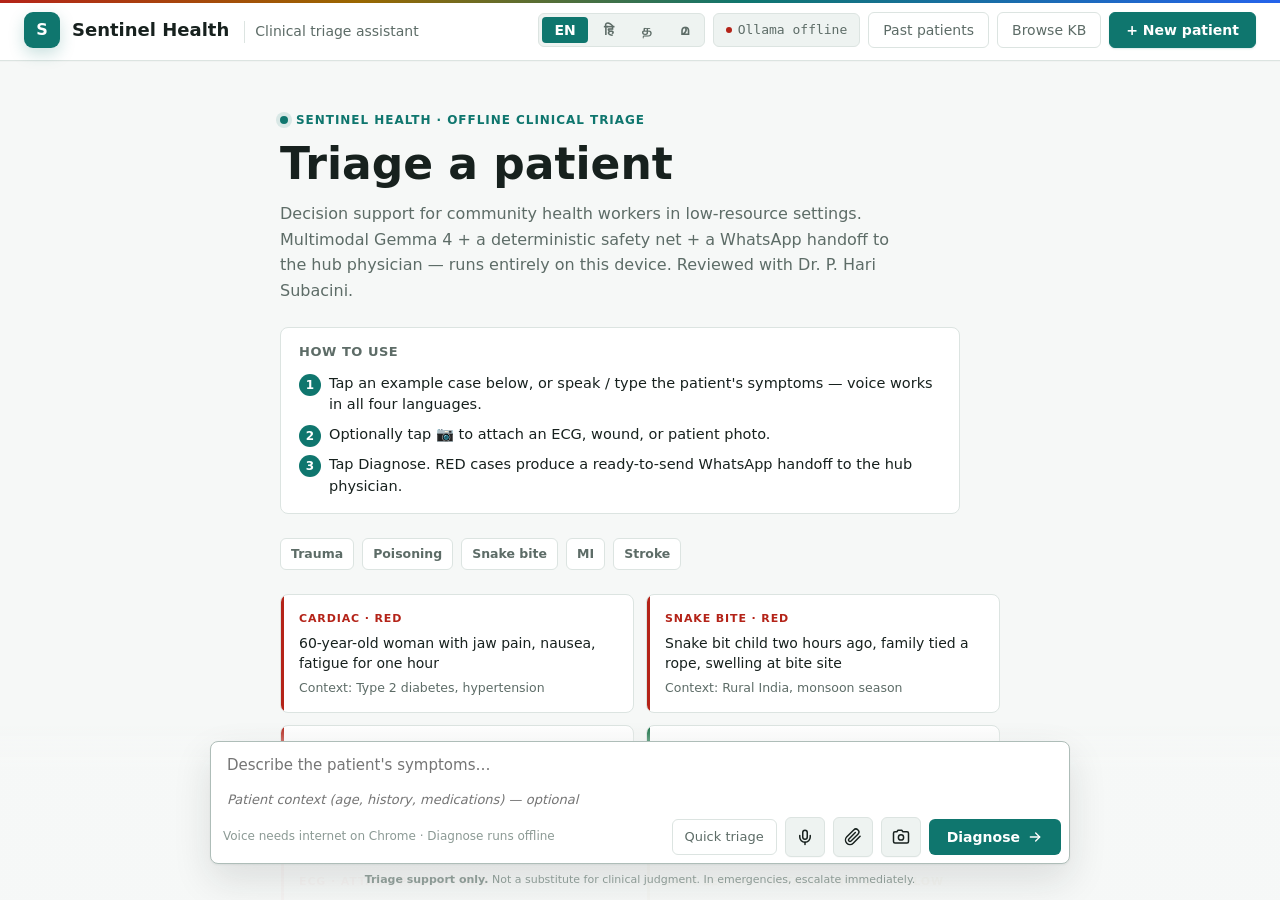
==== commit cecb8547: "harness: demo — robust mic + camera + connectivity hint Mic (Web Speech API): continuous=true with a" ====
--- a/demo/index.html
+++ b/demo/index.html
@@ -1236,7 +1236,7 @@
       <div class="input-row">
         <span class="input-hint" id="inputHint" data-i18n="input_hint">Enter to send · Shift+Enter for new line</span>
         <button id="quickBtn" class="triage-quick-btn" onclick="quickTriage()" title="Rules-only triage (no LLM)" data-i18n="quick_triage">Quick triage</button>
-        <button id="micBtn" class="icon-btn" onclick="toggleMic()" title="Voice input" aria-label="Voice input">
+        <button id="micBtn" class="icon-btn" onclick="toggleMic()" title="Voice input — uses cloud STT on Chrome (needs internet); on-device on Safari/iOS" aria-label="Voice input">
           <svg viewBox="0 0 24 24" aria-hidden="true"><path d="M12 3a3 3 0 0 0-3 3v6a3 3 0 0 0 6 0V6a3 3 0 0 0-3-3Z"></path><path d="M19 10v2a7 7 0 0 1-14 0v-2"></path><path d="M12 19v3"></path></svg>
         </button>
         <button id="attachBtn" class="icon-btn" onclick="fileInput?.click()" title="Attach photo from gallery or files" aria-label="Attach photo from gallery or files">
@@ -1246,6 +1246,7 @@
           <svg viewBox="0 0 24 24" aria-hidden="true"><path d="M14.5 5 13 3H8L6.5 5H4a2 2 0 0 0-2 2v11a2 2 0 0 0 2 2h16a2 2 0 0 0 2-2V7a2 2 0 0 0-2-2h-5.5Z"></path><circle cx="12" cy="12.5" r="3.5"></circle></svg>
         </button>
         <input id="fileInput" type="file" accept="image/*" style="display:none" />
+        <input id="cameraInput" type="file" accept="image/*" capture="environment" style="display:none" />
         <button id="sendBtn" class="send-btn" onclick="sendDiagnose()">
           <span data-i18n="diagnose">Diagnose</span>
           <svg viewBox="0 0 24 24" aria-hidden="true"><path d="M5 12h14"></path><path d="m13 6 6 6-6 6"></path></svg>
@@ -1301,7 +1302,8 @@
       ex_unconscious_ctx: 'Context: Photograph any pills, bottles, or visible injuries and attach.',
       symptoms_placeholder: "Describe the patient's symptoms…",
       context_placeholder: 'Patient context (age, history, medications) — optional',
-      input_hint: 'Enter to send · Shift+Enter for new line',
+      input_hint: 'Voice needs internet on Chrome · Diagnose runs offline',
+      mic_listening: 'Listening… tap the mic again to stop.',
       quick_triage: 'Quick triage', diagnose: 'Diagnose',
     },
     hi: {
@@ -1337,7 +1339,8 @@
       ex_unconscious_ctx: 'Context: कोई गोलियाँ, बोतलें, या दिख रही चोटों की फोटो लें।',
       symptoms_placeholder: 'मरीज़ के लक्षण लिखें…',
       context_placeholder: 'मरीज़ की जानकारी (उम्र, इतिहास, दवाइयाँ) — वैकल्पिक',
-      input_hint: 'Enter दबाएं · नई लाइन के लिए Shift+Enter',
+      input_hint: 'वॉइस के लिए Chrome पर इंटरनेट जरूरी · Diagnose ऑफ़लाइन चलता है',
+      mic_listening: 'सुन रहा हूँ… रोकने के लिए माइक फिर से दबाएँ।',
       quick_triage: 'त्वरित ट्राइएज', diagnose: 'जाँच करें',
     },
     ta: {
@@ -1373,7 +1376,8 @@
       ex_unconscious_ctx: 'Context: மாத்திரைகள், பாட்டில்கள், அல்லது தெரியும் காயங்களின் படத்தை எடுக்கவும்.',
       symptoms_placeholder: 'நோயாளியின் அறிகுறிகளை விவரிக்கவும்…',
       context_placeholder: 'நோயாளி தகவல் (வயது, வரலாறு, மருந்துகள்) — விருப்பத்திற்குரியது',
-      input_hint: 'Enter அழுத்தவும் · புதிய வரிக்கு Shift+Enter',
+      input_hint: 'Chrome-ல் குரலுக்கு இணையம் தேவை · Diagnose ஆஃப்லைனில் இயங்கும்',
+      mic_listening: 'கேட்கிறேன்… நிறுத்த மீண்டும் மைக்கைத் தட்டவும்.',
       quick_triage: 'விரைவு மதிப்பீடு', diagnose: 'மதிப்பீடு',
     },
     ml: {
@@ -1409,7 +1413,8 @@
       ex_unconscious_ctx: 'Context: എന്തെങ്കിലും ഗുളിക, കുപ്പി, അല്ലെങ്കിൽ കാണുന്ന മുറിവുകൾ ഫോട്ടോ എടുക്കുക.',
       symptoms_placeholder: 'രോഗിയുടെ ലക്ഷണങ്ങൾ വിവരിക്കുക…',
       context_placeholder: 'രോഗിയുടെ വിവരം (പ്രായം, ചരിത്രം, മരുന്നുകൾ) — ഐച്ഛികം',
-      input_hint: 'Enter അമർത്തുക · പുതിയ വരിക്ക് Shift+Enter',
+      input_hint: 'Chrome-ൽ വോയ്സിന് ഇന്റർനെറ്റ് വേണം · Diagnose ഓഫ്‌ലൈൻ പ്രവർത്തിക്കും',
+      mic_listening: 'കേൾക്കുന്നു… നിർത്താൻ വീണ്ടും മൈക്ക് ടാപ്പുചെയ്യുക.',
       quick_triage: 'വേഗ വിലയിരുത്തൽ', diagnose: 'വിലയിരുത്തുക',
     },
   };
@@ -2028,6 +2033,7 @@
   let attachedImageDataUrl = null;
   let camStream = null;
   const fileInput = document.getElementById('fileInput');
+  const cameraInput = document.getElementById('cameraInput');
   const camBtn = document.getElementById('camBtn');
   const attachBtn = document.getElementById('attachBtn');
   const imagePreview = document.getElementById('imagePreview');
@@ -2085,21 +2091,24 @@
     if (!file) return;
     setAttachedImage(await resizeToDataUrl(file));
   });
-
-  async function openCamera() {
-    // Use the OS-native file picker — on mobile this shows
-    // "Photo Library / Take Photo or Video / Choose Files",
-    // giving the user both gallery and camera in one tap.
-    // On desktop it opens a file browser. Either way, the
-    // selected/captured image flows through fileInput's change
-    // handler → resizeToDataUrl → setAttachedImage.
-    fileInput?.click();
-  }
-
-  // ─── Legacy in-browser live-camera overlay (unused, kept for reference) ─
+  cameraInput?.addEventListener('change', async (e) => {
+    const file = e.target.files?.[0];
+    if (!file) return;
+    setAttachedImage(await resizeToDataUrl(file));
+  });
+
+  // Camera button flow:
+  //   Desktop browsers with a webcam → live in-browser overlay (getUserMedia +
+  //     snap-to-canvas). Lets the CHW frame an ECG/wound shot from a laptop.
+  //   Mobile / no webcam / permission denied → cameraInput.click(), a hidden
+  //     <input type="file" capture="environment"> which opens the native
+  //     camera app on iOS/Android (or, on desktop, the OS file picker as a
+  //     last-resort fallback). Surfaces a clear reason via appendError so the
+  //     user knows why the live overlay isn't available.
   async function openCameraOverlay() {
     if (!navigator.mediaDevices?.getUserMedia) {
-      fileInput?.click();
+      appendError('Live camera needs HTTPS or localhost — opening photo picker instead.');
+      cameraInput?.click();
       return;
     }
     try {
@@ -2108,7 +2117,19 @@
         audio: false,
       });
     } catch (err) {
-      fileInput?.click();
+      const name = err?.name || 'CameraError';
+      let msg;
+      if (name === 'NotAllowedError' || name === 'PermissionDeniedError') {
+        msg = 'Camera permission denied. Grant access in browser settings, or opening photo picker instead.';
+      } else if (name === 'NotFoundError' || name === 'OverconstrainedError') {
+        msg = 'No camera detected — opening photo picker instead.';
+      } else if (name === 'NotReadableError') {
+        msg = 'Camera is in use by another app (Zoom/FaceTime/Photo Booth) — close it, or opening photo picker instead.';
+      } else {
+        msg = `Camera unavailable (${name}) — opening photo picker instead.`;
+      }
+      appendError(msg);
+      cameraInput?.click();
       return;
     }
     const overlay = document.createElement('div');
@@ -2146,8 +2167,16 @@
   // ─── end image capture ──────────────────────────────────────────────
 
   // --- Voice input via Web Speech API ---
+  // Chrome/Edge stream audio to Google's cloud STT (needs internet, but
+  // dramatically better on Indian-language scripts than offline alternatives
+  // we evaluated). Safari uses Apple's on-device STT. continuous=true keeps
+  // the session alive through pauses; we auto-restart in onend because both
+  // browsers still cap a single session at ~30-60s.
   let recognition = null;
   let isRecording = false;
+  let userStoppedMic = false;
+  let micBaseText = '';
+  let micFinalText = '';
   function initSpeech() {
     const SR = window.SpeechRecognition || window.webkitSpeechRecognition;
     if (!SR) {
@@ -2157,31 +2186,45 @@
       return;
     }
     recognition = new SR();
-    recognition.continuous = false;
+    recognition.continuous = true;
     recognition.interimResults = true;
     recognition.lang = SPEECH_LANG[currentLang] || 'en-IN';
 
-    let baseText = '';
     recognition.onstart = () => {
       isRecording = true;
       micBtn.classList.add('recording');
-      inputHint.textContent = 'Listening... click the mic again to stop';
-      baseText = symptomsInput.value;
-      if (baseText && !baseText.endsWith(' ')) baseText += ' ';
+      inputHint.textContent = (I18N[currentLang] || I18N.en).mic_listening || 'Listening… tap the mic again to stop.';
     };
     recognition.onresult = (e) => {
-      let transcript = '';
+      let interim = '';
       for (let i = e.resultIndex; i < e.results.length; i++) {
-        transcript += e.results[i][0].transcript;
+        const t = e.results[i][0].transcript;
+        if (e.results[i].isFinal) micFinalText += t;
+        else interim += t;
       }
-      symptomsInput.value = baseText + transcript;
+      symptomsInput.value = micBaseText + micFinalText + interim;
       symptomsInput.dispatchEvent(new Event('input'));
     };
     recognition.onerror = (e) => {
+      // no-speech and aborted are followed by onend, where we auto-restart
+      // (no-speech) or clean up (aborted = our own stop call). network fires
+      // when Google's STT endpoint is unreachable — surface it loudly so the
+      // CHW knows voice needs connectivity.
+      if (e.error === 'no-speech' || e.error === 'aborted') return;
+      if (e.error === 'network') {
+        userStoppedMic = true;
+        appendError('Voice input needs internet (Chrome streams audio to Google). Type the symptoms, or reconnect and try again.');
+        return;
+      }
       appendError('Voice input error: ' + e.error);
     };
     recognition.onend = () => {
+      if (!userStoppedMic) {
+        try { recognition.start(); return; } catch {}
+      }
       isRecording = false;
+      userStoppedMic = false;
+      micFinalText = '';
       micBtn.classList.remove('recording');
       inputHint.textContent = (I18N[currentLang] || I18N.en).input_hint;
     };
@@ -2190,8 +2233,15 @@
 
   function toggleMic() {
     if (!recognition) return;
-    if (isRecording) recognition.stop();
-    else recognition.start();
+    if (isRecording) {
+      userStoppedMic = true;
+      recognition.stop();
+    } else {
+      micFinalText = '';
+      micBaseText = symptomsInput.value;
+      if (micBaseText && !micBaseText.endsWith(' ')) micBaseText += ' ';
+      try { recognition.start(); } catch {}
+    }
   }
 
   // --- KB browser modal ---
